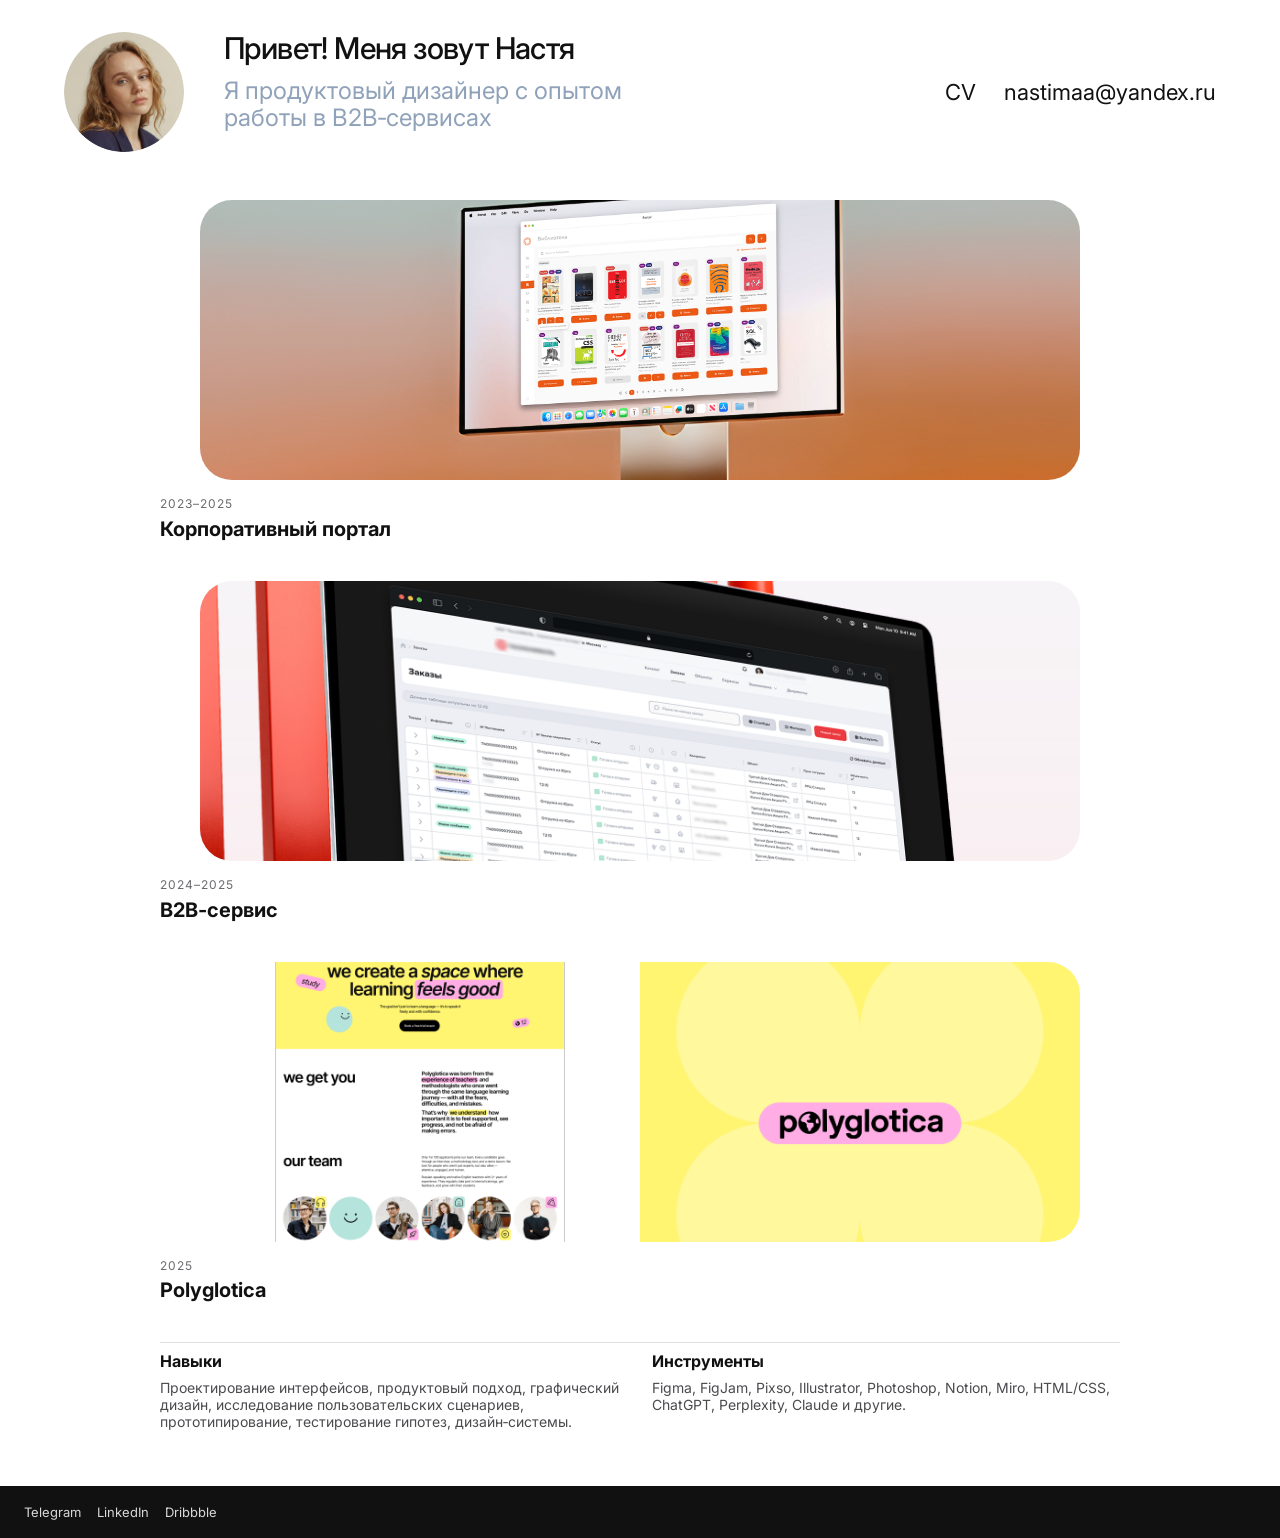
==== index.html @ 1b90f44d "Update index.html" ====
<!DOCTYPE html>
<html lang="ru">
  <head>
    <meta charset="UTF-8" />
    <meta name="viewport" content="width=device-width, initial-scale=1" />
    <title>Настя Попова — продуктовый дизайнер</title>
    <link rel="preconnect" href="https://fonts.googleapis.com" />
    <link rel="preconnect" href="https://fonts.gstatic.com" crossorigin />
    <link
      href="https://fonts.googleapis.com/css2?family=Inter:wght@400;500;600;700&display=swap"
      rel="stylesheet"
    />
    <link rel="stylesheet" href="styles.css" />
  </head>
  <body class="page page--home">
    <header class="site-header">
      <div class="site-header__left">
        <div class="avatar">
          <img src="images/avatar.png" alt="Настя" class="avatar__img" />
        </div>
        <div class="hero">
          <h1 class="site-title">Привет! Меня зовут Настя</h1>
          <p class="site-subtitle">
            Я продуктовый дизайнер с опытом работы в B2B‑сервисах
          </p>
        </div>
      </div>

      <div class="site-header__right">
        <a href="CV.pdf" class="link-muted">CV</a>
        <a href="/cdn-cgi/l/email-protection#16787765627f7b7777566f777872736e386463" class="link-muted"><span class="__cf_email__" data-cfemail="8fe1eefcfbe6e2eeeecff6eee1ebeaf7a1fdfa">nastimaa@yandex.ru</span></a
        >
      </div>
    </header>

    <main class="content">
      <section class="case-card">
        <a href="corporate-portal.html" class="case-card__image-link">
          <figure
            class="case-card__image case-card__image--hero case-card__image--gradient"
          >
            <img
              src="images/cover-corporate.png"
              alt="Корпоративный портал — обложка проекта"
              class="case-card__image-media"
            />
          </figure>
        </a>
        <div class="case-card__meta">
          <div class="text-caption">2023–2025</div>
          <a href="corporate-portal.html" class="case-card__title-link">
            <h2 class="case-card__title">Корпоративный портал</h2>
          </a>
        </div>
      </section>

      <section class="case-card">
        <a href="b2b-service.html" class="case-card__image-link">
          <figure class="case-card__image case-card__image--b2b">
            <img
              src="images/cover-b2b.png"
              alt="B2B‑сервис — обложка проекта"
              class="case-card__image-media"
            />
          </figure>
        </a>
        <div class="case-card__meta">
          <div class="text-caption">2024–2025</div>
          <a href="b2b-service.html" class="case-card__title-link">
            <h2 class="case-card__title">B2B‑сервис</h2>
          </a>
        </div>
      </section>

      <section class="case-card">
        <a href="polyglotica.html" class="case-card__image-link">
          <figure class="case-card__image case-card__image--poly">
            <img
              src="images/cover-polyglotica.png"
              alt="Polyglotica — обложка проекта"
              class="case-card__image-media"
            />
          </figure>
        </a>
        <div class="case-card__meta">
          <div class="text-caption">2025</div>
          <a href="polyglotica.html" class="case-card__title-link">
            <h2 class="case-card__title">Polyglotica</h2>
          </a>
        </div>
      </section>

      <section class="skills">
        <div class="skills__column">
          <h3 class="skills__title">Навыки</h3>
          <p class="skills__text">
            Проектирование интерфейсов, продуктовый подход, графический дизайн,
            исследование пользовательских сценариев, прототипирование, тестирование
            гипотез, дизайн‑системы.
          </p>
        </div>
        <div class="skills__column">
          <h3 class="skills__title">Инструменты</h3>
          <p class="skills__text">
            Figma, FigJam, Pixso, Illustrator, Photoshop, Notion, Miro, HTML/CSS,
            ChatGPT, Perplexity, Claude и другие.
          </p>
        </div>
      </section>
    </main>

    <footer class="site-footer">
      <nav class="footer-nav">
        <a href="#" class="footer-nav__link">Telegram</a>
        <a href="#" class="footer-nav__link">LinkedIn</a>
        <a href="#" class="footer-nav__link">Dribbble</a>
      </nav>
      <div class="site-footer__right">
---- styles.css ----
/* Базовые настройки */
*,
*::before,
*::after {
  box-sizing: border-box;
}

body {
  margin: 0;
  font-family: "Inter", system-ui, -apple-system, Segoe UI, Roboto, Arial,
    sans-serif;
  color: #111111;
  background: #ffffff;
}

a {
  color: inherit;
  text-decoration: none;
}

a:hover {
  text-decoration: underline;
}

.page {
  min-height: 100vh;
  display: flex;
  flex-direction: column;
}

.page--home .content,
.page--case .case-content {
  padding-inline: 24px;
}

@media (min-width: 960px) {
  .page--home .content,
  .page--case .case-content {
    padding-inline: 0;
  }
}

.text-caption {
  font-size: 12px;
  line-height: 1.4;
  letter-spacing: 0.08em;
  text-transform: uppercase;
  color: #6b6b6f;
}

/* Главная */

/* Хедер */
.site-header {
  width: 100%;
  height: 184px;
  background: #ffffff;
  padding: 64px;
  display: flex;
  justify-content: space-between;
  align-items: center;
  gap: 32px;
}

/* Левый блок */
.site-header__left {
  display: flex;
  align-items: flex-start;
  gap: 40px;
  flex: 1;
  min-width: 0;
}

.hero {
  width: 454px;
  flex: 0 0 454px;  /* не растягивается и не сжимается */
}

/* Правый блок — прижат к правому краю */
.site-header__right {
  flex-shrink: 0;  /* не сжимается */
  margin-left: auto; /* автоматический отступ слева — весь свободный воздух уходит сюда */
}

/* Аватар — крупнее, как на референсе */
.avatar {
  position: relative;
  width: 120px;
  height: 120px;
  flex: 0 0 120px;
}

.avatar__img {
  width: 100%;
  height: 100%;
  border-radius: 9999px;
  object-fit: cover;
  display: block;
}

/* если НЕ нужна обводка — оставь так */
.avatar__circle {
  display: none;
}

/* Типографика — как на твоём “правильном” варианте */
.site-title {
  margin: 0;
  font-weight: 500;
  font-size: 30px;
  line-height: 1.08;
  letter-spacing: -0.02em;
}

.site-subtitle {
  margin: 14px 0 0 0;
  font-weight: 400;
  font-size: 24px;
  line-height: 1.12;
  color: #8fa2b9;
  max-width: 760px;
}

.site-header__right {
  flex-shrink: 0;
  margin-left: auto;
  display: flex;
  align-items: center;
  gap: 28px;
  white-space: nowrap;
}

.link-muted {
  color: #111111;
  text-decoration: none;
  font-size: 22px;
  line-height: 1.2;
}

.link-muted:hover {
  text-decoration: underline;
  text-underline-offset: 3px;
}

.content {
  padding-bottom: 56px;
}

.case-card {
  margin-inline: auto;
  margin-bottom: 40px;
  max-width: 960px;
}

.case-card__image {
  border-radius: 32px;
  background: #e6e6ea;
  height: 280px;
  display: block;
  position: relative;
  overflow: hidden;
}

.case-card__image--hero {
  background-image: linear-gradient(145deg, #ffb347, #ff5b5b);
}

.case-card__image--b2b {
  background-image: linear-gradient(145deg, #f46b45, #eea849);
}

.case-card__image--poly-left,
.case-card__image--poly-right,
.case-card__image--poly {
  /* используем базовый нейтральный фон, картинка даёт цвет */
  background: #e6e6ea;
}

.case-card__image-media {
  width: 100%;
  height: 100%;
  object-fit: cover;
  display: block;
}

.case-card__meta {
  margin-top: 12px;
}

.case-card__title {
  margin: 4px 0 0;
  font-size: 20px;
}

.case-card--poly__grid {
  display: grid;
  gap: 16px;
}

@media (min-width: 720px) {
  .case-card--poly__grid {
    grid-template-columns: 1.1fr 0.9fr;
  }
}

.skills {
  margin-inline: auto;
  max-width: 960px;
  padding-top: 8px;
  border-top: 1px solid #e0e0e4;
  display: grid;
  grid-template-columns: 1fr;
  gap: 24px;
}

@media (min-width: 720px) {
  .skills {
    grid-template-columns: 1.1fr 1.1fr;
  }
}

.skills__title {
  margin: 0 0 8px;
  font-size: 16px;
}

.skills__text {
  margin: 0;
  font-size: 14px;
  color: #4b4b4f;
}

.site-footer {
  margin-top: auto;
  background: #111111;
  color: #f9f9fb;
  padding: 18px 24px;
  display: flex;
  align-items: center;
  justify-content: space-between;
  gap: 16px;
  font-size: 13px;
}

.footer-nav {
  display: flex;
  gap: 16px;
  flex-wrap: wrap;
}

.footer-nav__link {
  color: inherit;
  opacity: 0.86;
}

.footer-tag {
  opacity: 0.6;
}

/* Кейсы — общие стили */

.case-header {
  padding: 24px;
  padding-top: 32px;
  background: #ffffff;
}

.back-link {
  display: inline-flex;
  align-items: center;
  gap: 4px;
  font-size: 13px;
  color: #6b6b6f;
  margin-bottom: 24px;
}

.case-header__top {
  display: flex;
  flex-direction: column;
  gap: 24px;
  margin-bottom: 16px;
}

@media (min-width: 900px) {
  .case-header__top {
    flex-direction: row;
    align-items: flex-start;
    justify-content: space-between;
  }
}

.case-title {
  margin: 4px 0 0;
  font-size: 32px;
}

.case-header__meta {
  display: flex;
  flex-wrap: wrap;
  gap: 16px 32px;
  font-size: 13px;
}

.case-header__meta-group {
  min-width: 140px;
}

.case-header__meta-value {
  margin-top: 4px;
}

.case-lead {
  margin-top: 16px;
  font-size: 15px;
  max-width: 720px;
  color: #3a3a3e;
}

.case-details {
  margin-top: 28px;
  display: grid;
  grid-template-columns: 1fr;
  gap: 24px;
  font-size: 14px;
}

@media (min-width: 860px) {
  .case-details {
    grid-template-columns: 1.1fr 1.1fr;
  }
}

.case-section-title {
  margin: 0 0 8px;
  font-size: 16px;
}

.case-content {
  padding-bottom: 64px;
}

.case-block {
  margin-inline: auto;
  margin-top: 40px;
  max-width: 960px;
}

.case-media {
  border-radius: 32px;
  padding: 32px;
  background: #e6e6ea;
  position: relative;
  overflow: hidden;
  min-height: 220px;
  display: flex;
  align-items: flex-end;
}

.case-media::before {
  content: "";
  position: absolute;
  inset: 16px;
  border-radius: 24px;
  border: 1px solid rgba(255, 255, 255, 0.9);
  opacity: 0.75;
}

.case-media__label {
  position: relative;
  z-index: 1;
  padding: 8px 12px;
  border-radius: 999px;
  background: rgba(0, 0, 0, 0.5);
  color: #ffffff;
  font-size: 13px;
}

.case-media--large {
  min-height: 320px;
}

.case-media--gradient {
  background-image: linear-gradient(145deg, #ffb347, #ff5b5b);
}

.case-media--soft {
  background-image: linear-gradient(145deg, #f9f9fb, #e7e7f3);
}

.case-media--tablet {
  min-height: 260px;
}

.case-media--wide {
  min-height: 260px;
  background-image: linear-gradient(145deg, #ffe9c3, #ffd0a4);
}

.case-media--square {
  min-height: 260px;
  background: #111111;
}

.case-media--screen {
  min-height: 280px;
  background: #f0f0f3;
}

.case-media--orange {
  background-image: linear-gradient(145deg, #ffb347, #ff7b3d);
}

.case-media--b2b {
  background-image: linear-gradient(145deg, #f46b45, #eea849);
}

.case-media--stacked {
  background-image: linear-gradient(145deg, #f5f5f7, #e3e3ec);
}

.case-media--red {
  background-image: linear-gradient(145deg, #ff4b5c, #ff6f61);
}

.case-text {
  margin-top: 16px;
  font-size: 14px;
  color: #3a3a3e;
  max-width: 720px;
}

.case-text--wide {
  max-width: none;
}

.case-block--two-column {
  display: grid;
  grid-template-columns: 1fr;
  gap: 16px;
}

@media (min-width: 900px) {
  .case-block--two-column {
    grid-template-columns: minmax(0, 1fr) minmax(0, 1fr);
  }
}

.case-block--mixed {
  display: grid;
  grid-template-columns: 1fr;
  gap: 16px;
}

@media (min-width: 900px) {
  .case-block--mixed {
    grid-template-columns: 1.2fr 0.8fr;
  }
}

.case-footer {
  padding: 24px;
  padding-bottom: 40px;
}

.next-case {
  display: flex;
  flex-direction: column;
  gap: 2px;
  padding: 16px 18px;
  border-radius: 999px;
  border: 1px solid #ddddf0;
  background: #ffffff;
  max-width: 280px;
  font-size: 14px;
}

.next-case__label {
  font-size: 11px;
  text-transform: uppercase;
  letter-spacing: 0.08em;
  color: #6b6b6f;
}

.next-case__title {
  font-weight: 500;
}

/* Polyglotica — дополнительные цвета */

.page--poly {
  background: #fff9c9;
}

.page--poly .case-header {
  background: #fff9c9;
}

.case-block--poly-hero .case-media,
.case-media--poly-hero {
  background: #ffe96b;
}

.case-media--poly-card {
  background: #ffb8e4;
}

.case-media--poly-alt {
  background: #fff3b3;
}

.case-media--poly-long {
  background: linear-gradient(180deg, #ffe96b 0%, #ffb8e4 100%);
}

.case-media--poly-mobile {
  background: #ffffff;
}
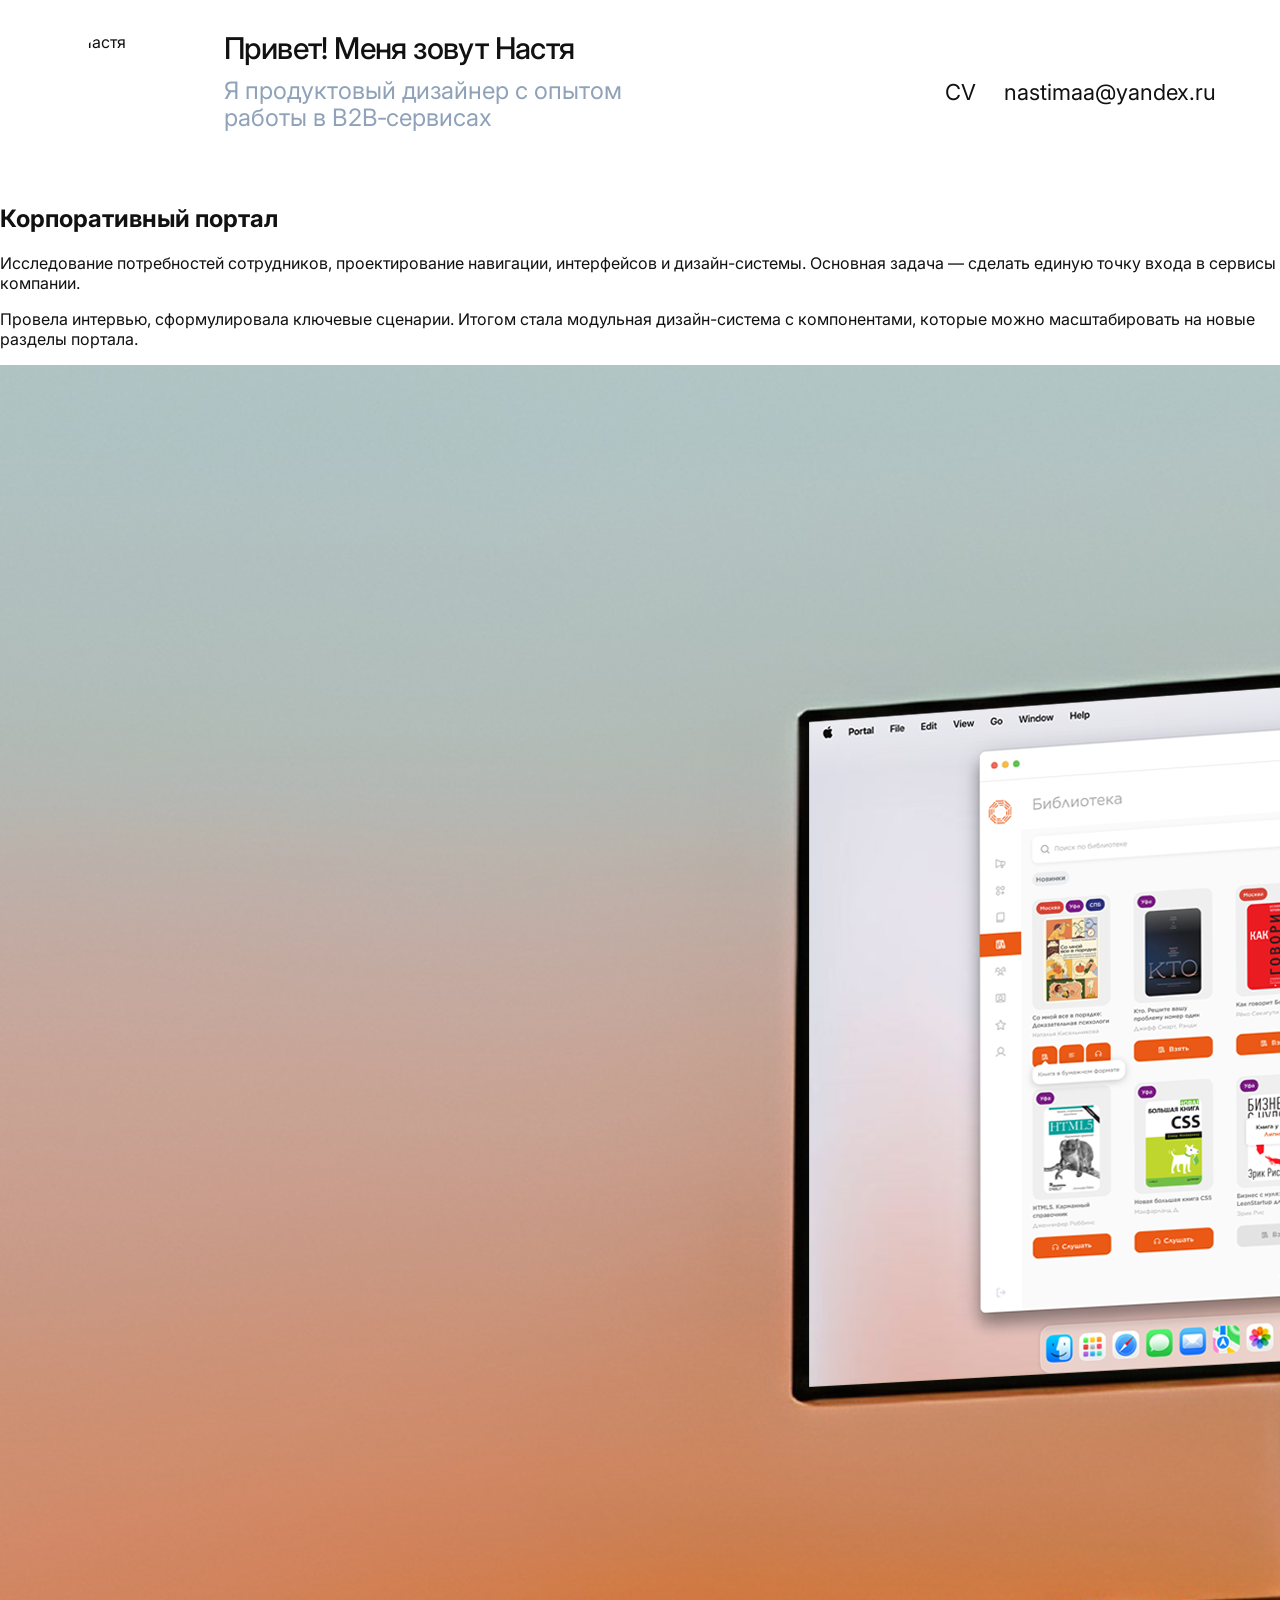
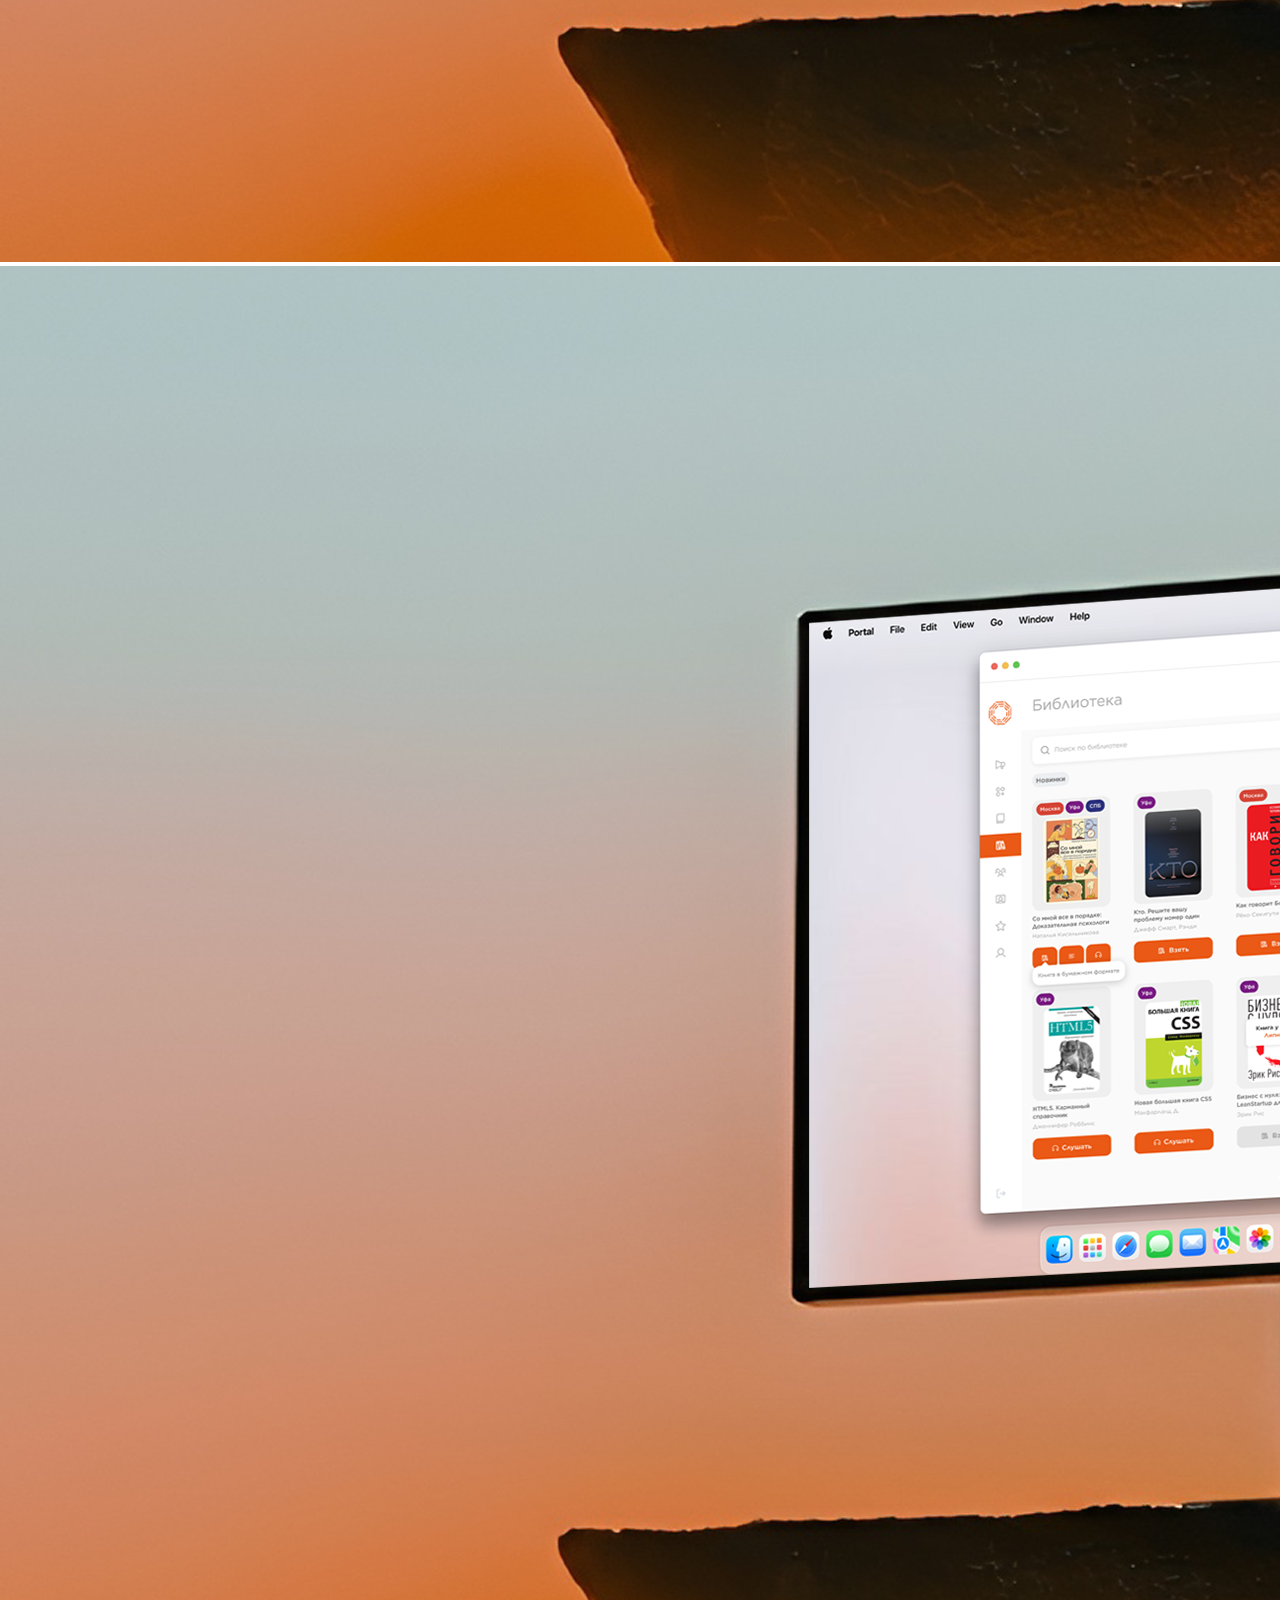
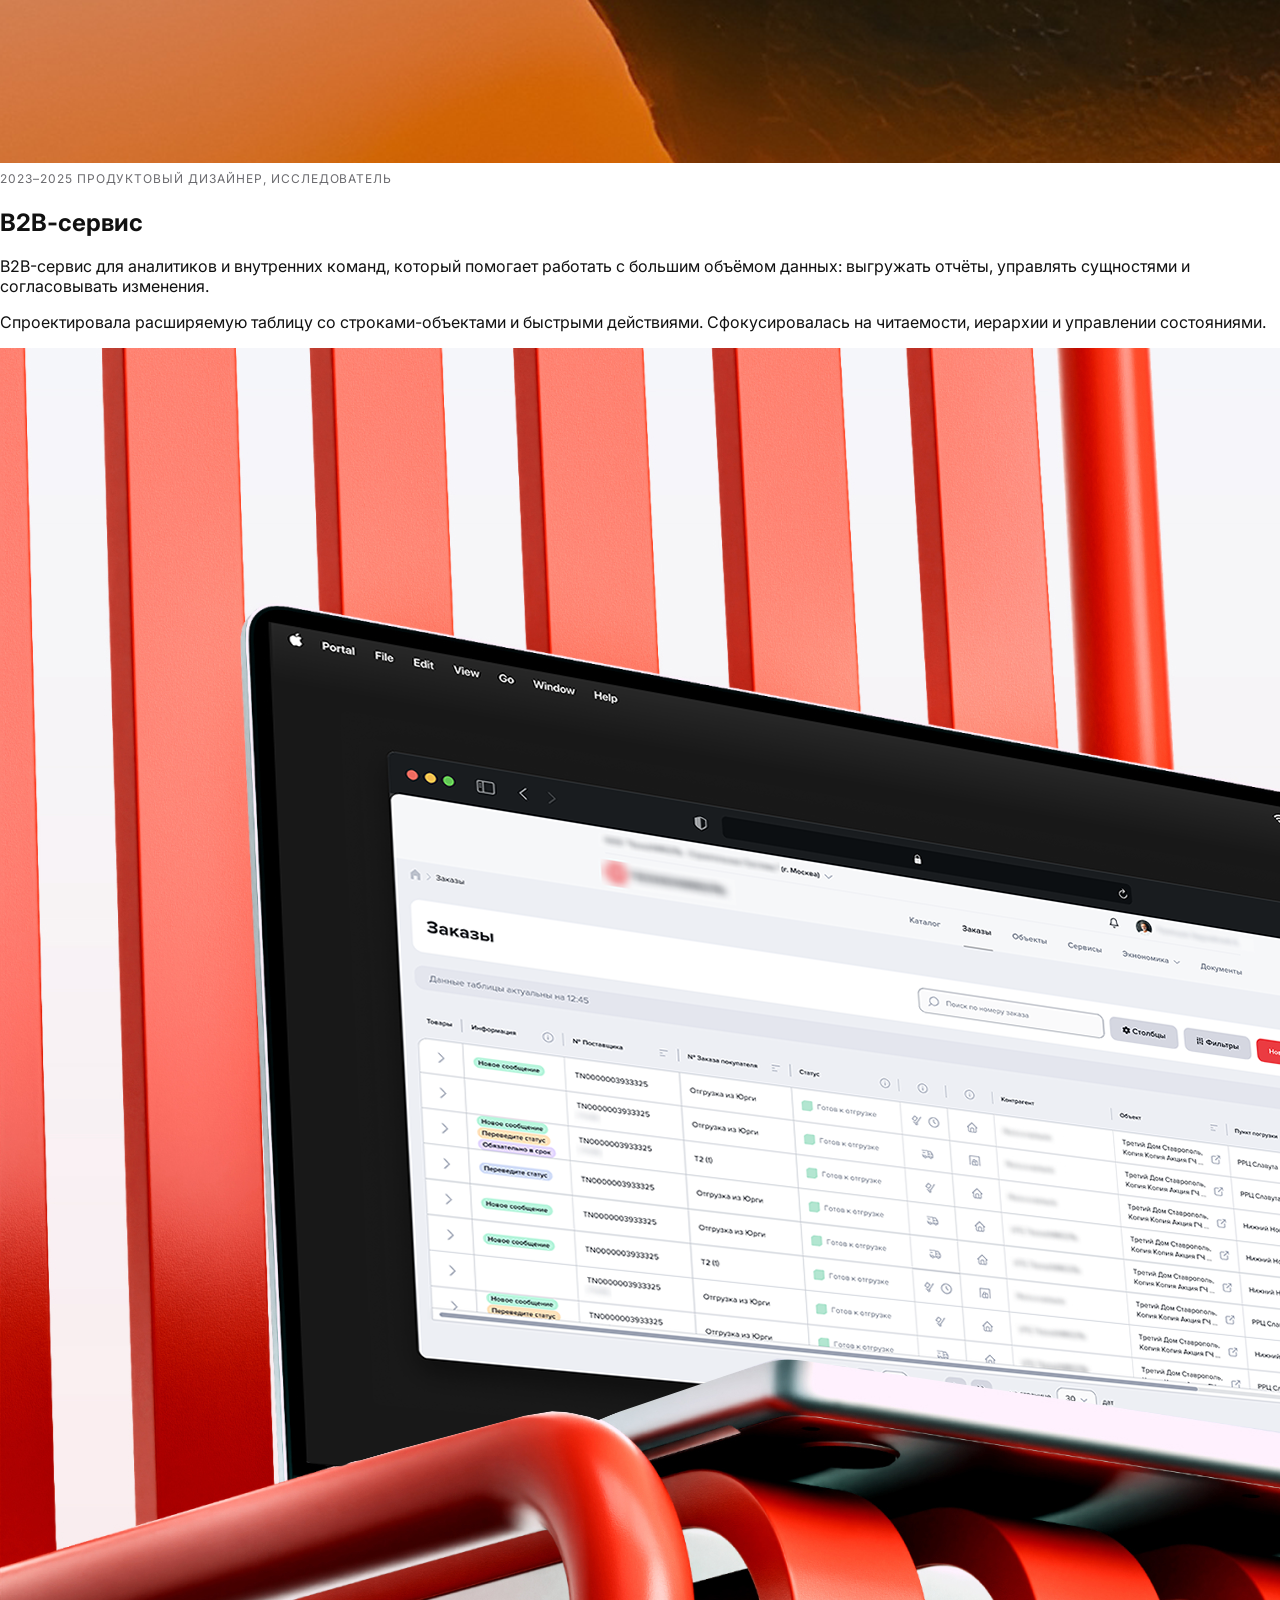
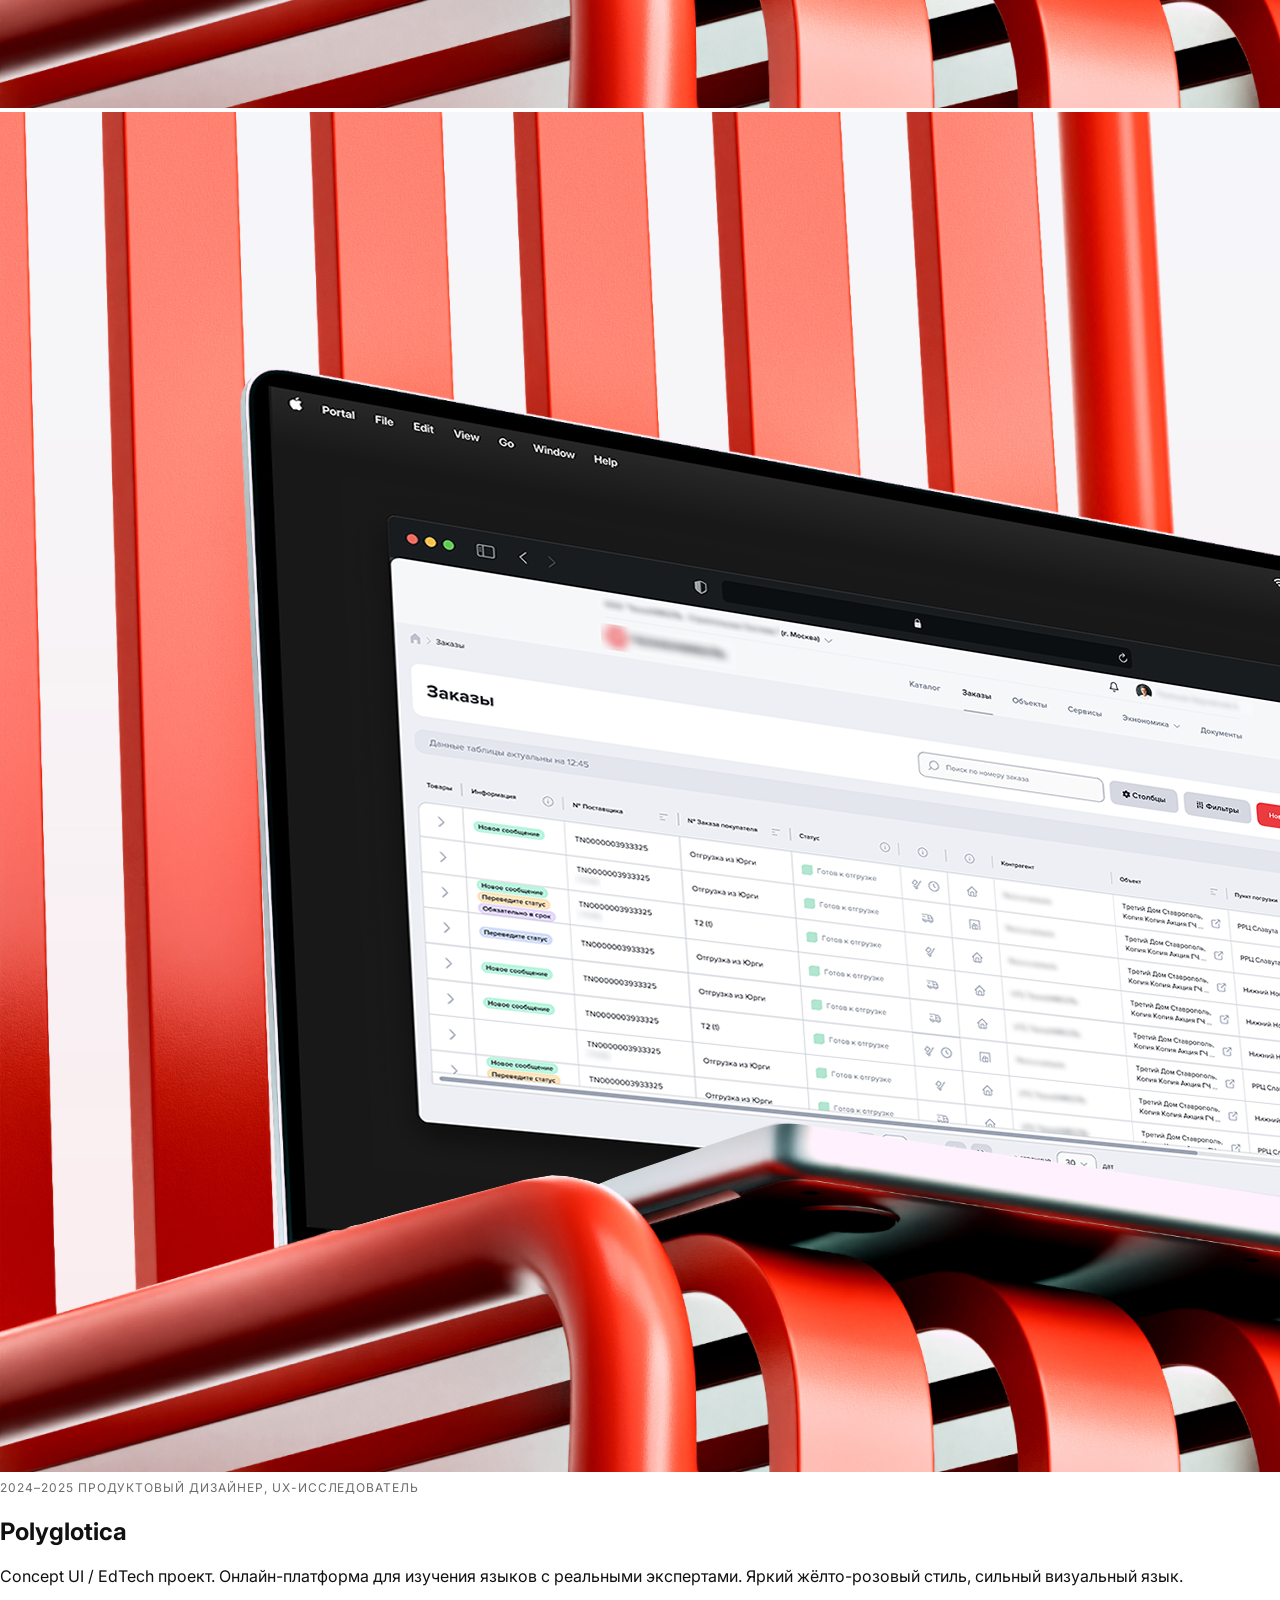
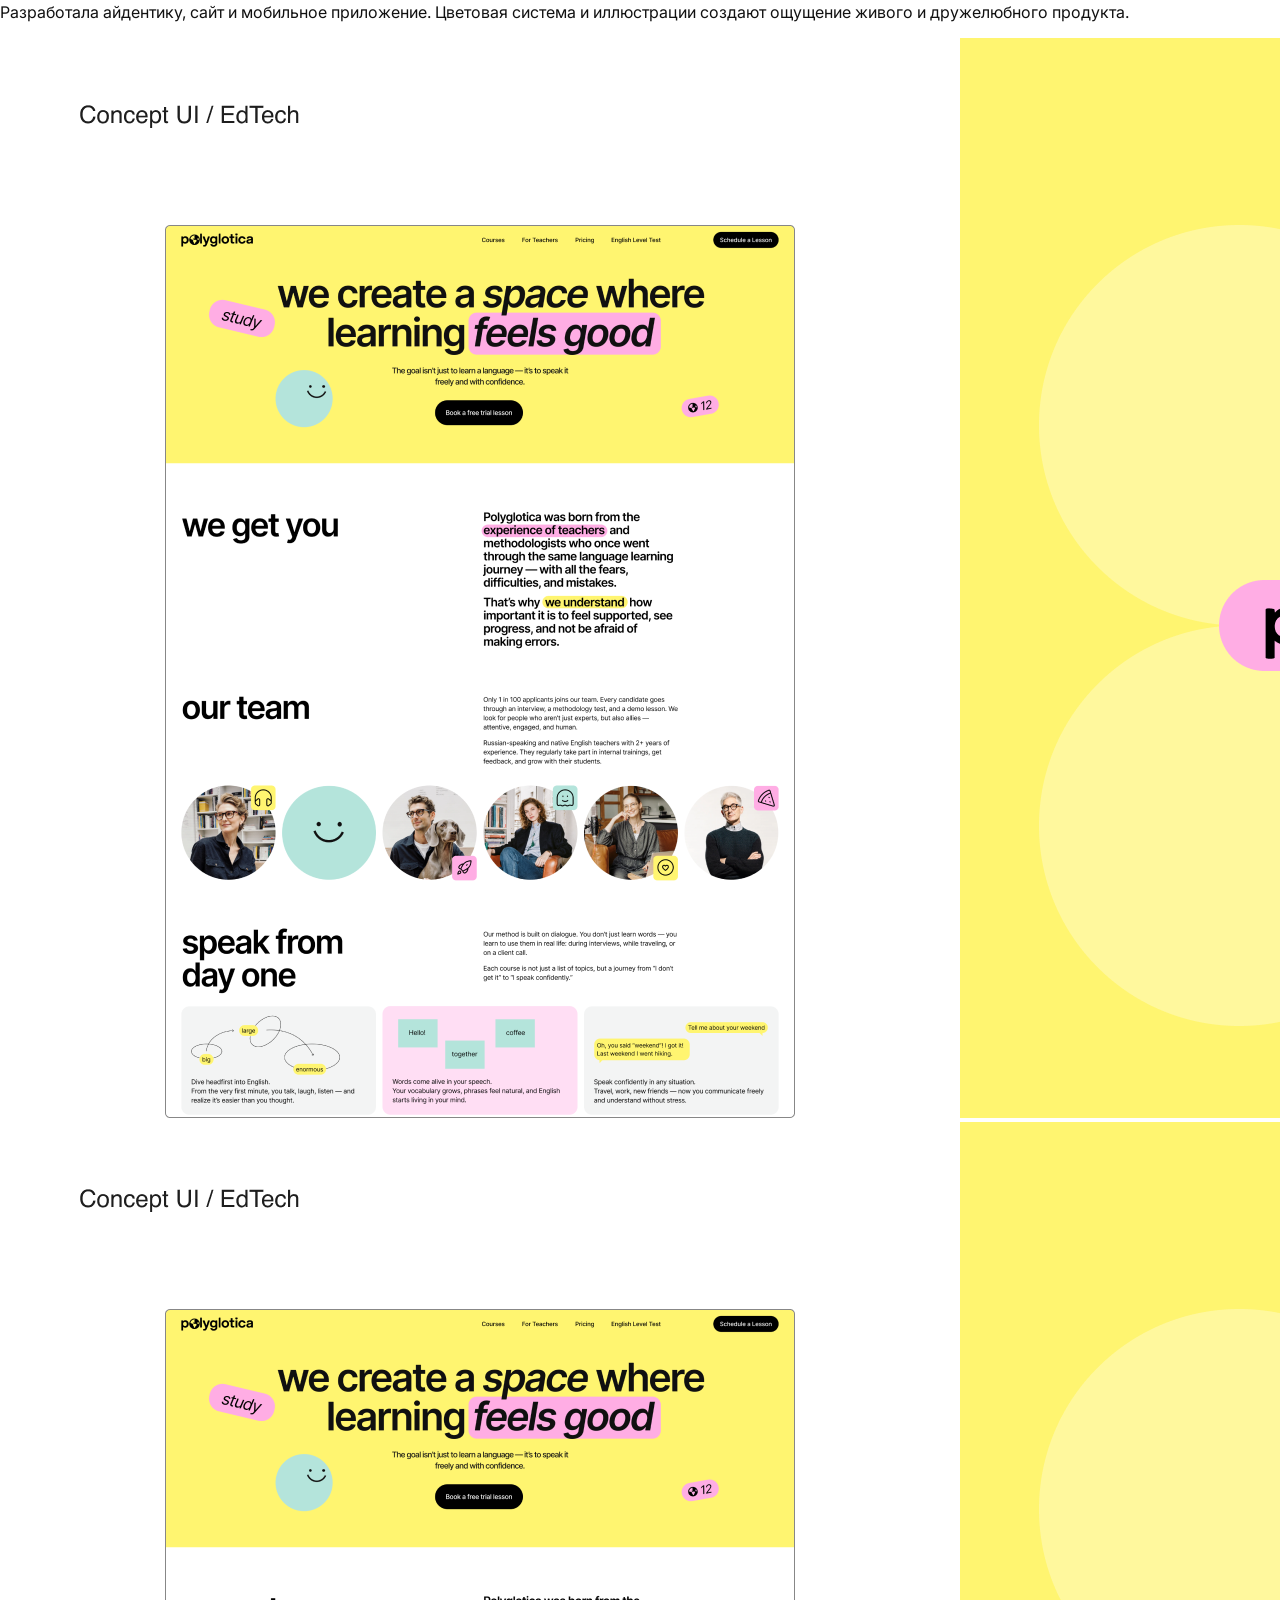
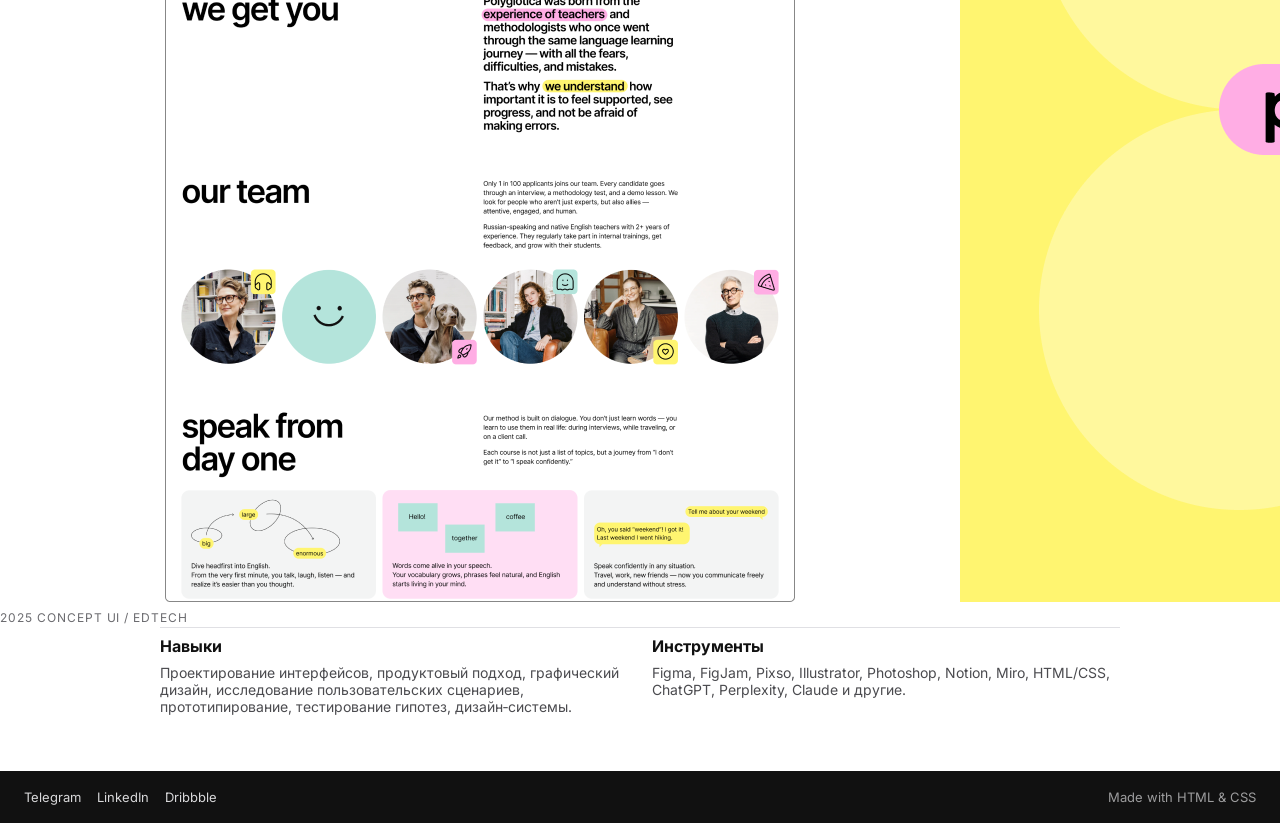
==== commit 307226d4: "Update index.html" ====
--- a/index.html
+++ b/index.html
@@ -3,110 +3,103 @@
   <head>
     <meta charset="UTF-8" />
     <meta name="viewport" content="width=device-width, initial-scale=1" />
-    <title>Настя Попова — продуктовый дизайнер</title>
+    <title>Настя — продуктовый дизайнер</title>
     <link rel="preconnect" href="https://fonts.googleapis.com" />
     <link rel="preconnect" href="https://fonts.gstatic.com" crossorigin />
-    <link
-      href="https://fonts.googleapis.com/css2?family=Inter:wght@400;500;600;700&display=swap"
-      rel="stylesheet"
-    />
+    <link href="https://fonts.googleapis.com/css2?family=Inter:wght@400;500;600;700&display=swap" rel="stylesheet" />
     <link rel="stylesheet" href="styles.css" />
   </head>
   <body class="page page--home">
+
     <header class="site-header">
       <div class="site-header__left">
         <div class="avatar">
-          <img src="images/avatar.png" alt="Настя" class="avatar__img" />
+          <img src="images/avatar.jpg" alt="Настя" class="avatar__img" />
         </div>
         <div class="hero">
           <h1 class="site-title">Привет! Меня зовут Настя</h1>
-          <p class="site-subtitle">
-            Я продуктовый дизайнер с опытом работы в B2B‑сервисах
-          </p>
+          <p class="site-subtitle">Я продуктовый дизайнер с опытом работы в B2B‑сервисах</p>
         </div>
       </div>
-
       <div class="site-header__right">
         <a href="CV.pdf" class="link-muted">CV</a>
-        <a href="/cdn-cgi/l/email-protection#16787765627f7b7777566f777872736e386463" class="link-muted"><span class="__cf_email__" data-cfemail="8fe1eefcfbe6e2eeeecff6eee1ebeaf7a1fdfa">nastimaa@yandex.ru</span></a
-        >
+        <a href="mailto:nastimaa@yandex.ru" class="link-muted">nastimaa@yandex.ru</a>
       </div>
     </header>
 
     <main class="content">
-      <section class="case-card">
-        <a href="corporate-portal.html" class="case-card__image-link">
-          <figure
-            class="case-card__image case-card__image--hero case-card__image--gradient"
-          >
-            <img
-              src="images/cover-corporate.png"
-              alt="Корпоративный портал — обложка проекта"
-              class="case-card__image-media"
-            />
-          </figure>
-        </a>
-        <div class="case-card__meta">
-          <div class="text-caption">2023–2025</div>
-          <a href="corporate-portal.html" class="case-card__title-link">
-            <h2 class="case-card__title">Корпоративный портал</h2>
+
+      <section class="project">
+        <h2 class="project__title">Корпоративный портал</h2>
+        <div class="project__desc">
+          <p class="project__desc-col">Исследование потребностей сотрудников, проектирование навигации, интерфейсов и дизайн-системы. Основная задача — сделать единую точку входа в сервисы компании.</p>
+          <p class="project__desc-col">Провела интервью, сформулировала ключевые сценарии. Итогом стала модульная дизайн-система с компонентами, которые можно масштабировать на новые разделы портала.</p>
+        </div>
+        <div class="project__media">
+          <a href="corporate-portal.html" class="project__media-item project__media-item--large">
+            <img src="images/cover-corporate.png" alt="Корпоративный портал" />
           </a>
+          <a href="corporate-portal.html" class="project__media-item">
+            <img src="images/cover-corporate.png" alt="Корпоративный портал — детали" />
+          </a>
+        </div>
+        <div class="project__meta">
+          <span class="text-caption">2023–2025</span>
+          <span class="text-caption">Продуктовый дизайнер, исследователь</span>
         </div>
       </section>
 
-      <section class="case-card">
-        <a href="b2b-service.html" class="case-card__image-link">
-          <figure class="case-card__image case-card__image--b2b">
-            <img
-              src="images/cover-b2b.png"
-              alt="B2B‑сервис — обложка проекта"
-              class="case-card__image-media"
-            />
-          </figure>
-        </a>
-        <div class="case-card__meta">
-          <div class="text-caption">2024–2025</div>
-          <a href="b2b-service.html" class="case-card__title-link">
-            <h2 class="case-card__title">B2B‑сервис</h2>
+      <section class="project">
+        <h2 class="project__title">B2B‑сервис</h2>
+        <div class="project__desc">
+          <p class="project__desc-col">B2B-сервис для аналитиков и внутренних команд, который помогает работать с большим объёмом данных: выгружать отчёты, управлять сущностями и согласовывать изменения.</p>
+          <p class="project__desc-col">Спроектировала расширяемую таблицу со строками-объектами и быстрыми действиями. Сфокусировалась на читаемости, иерархии и управлении состояниями.</p>
+        </div>
+        <div class="project__media">
+          <a href="b2b-service.html" class="project__media-item project__media-item--large">
+            <img src="images/cover-b2b.png" alt="B2B-сервис" />
           </a>
+          <a href="b2b-service.html" class="project__media-item">
+            <img src="images/cover-b2b.png" alt="B2B-сервис — детали" />
+          </a>
+        </div>
+        <div class="project__meta">
+          <span class="text-caption">2024–2025</span>
+          <span class="text-caption">Продуктовый дизайнер, UX-исследователь</span>
         </div>
       </section>
 
-      <section class="case-card">
-        <a href="polyglotica.html" class="case-card__image-link">
-          <figure class="case-card__image case-card__image--poly">
-            <img
-              src="images/cover-polyglotica.png"
-              alt="Polyglotica — обложка проекта"
-              class="case-card__image-media"
-            />
-          </figure>
-        </a>
-        <div class="case-card__meta">
-          <div class="text-caption">2025</div>
-          <a href="polyglotica.html" class="case-card__title-link">
-            <h2 class="case-card__title">Polyglotica</h2>
+      <section class="project">
+        <h2 class="project__title">Polyglotica</h2>
+        <div class="project__desc">
+          <p class="project__desc-col">Concept UI / EdTech проект. Онлайн-платформа для изучения языков с реальными экспертами. Яркий жёлто-розовый стиль, сильный визуальный язык.</p>
+          <p class="project__desc-col">Разработала айдентику, сайт и мобильное приложение. Цветовая система и иллюстрации создают ощущение живого и дружелюбного продукта.</p>
+        </div>
+        <div class="project__media">
+          <a href="polyglotica.html" class="project__media-item project__media-item--large">
+            <img src="images/cover-polyglotica.png" alt="Polyglotica" />
           </a>
+          <a href="polyglotica.html" class="project__media-item">
+            <img src="images/cover-polyglotica.png" alt="Polyglotica — айдентика" />
+          </a>
+        </div>
+        <div class="project__meta">
+          <span class="text-caption">2025</span>
+          <span class="text-caption">Concept UI / EdTech</span>
         </div>
       </section>
 
       <section class="skills">
         <div class="skills__column">
           <h3 class="skills__title">Навыки</h3>
-          <p class="skills__text">
-            Проектирование интерфейсов, продуктовый подход, графический дизайн,
-            исследование пользовательских сценариев, прототипирование, тестирование
-            гипотез, дизайн‑системы.
-          </p>
+          <p class="skills__text">Проектирование интерфейсов, продуктовый подход, графический дизайн, исследование пользовательских сценариев, прототипирование, тестирование гипотез, дизайн‑системы.</p>
         </div>
         <div class="skills__column">
           <h3 class="skills__title">Инструменты</h3>
-          <p class="skills__text">
-            Figma, FigJam, Pixso, Illustrator, Photoshop, Notion, Miro, HTML/CSS,
-            ChatGPT, Perplexity, Claude и другие.
-          </p>
+          <p class="skills__text">Figma, FigJam, Pixso, Illustrator, Photoshop, Notion, Miro, HTML/CSS, ChatGPT, Perplexity, Claude и другие.</p>
         </div>
       </section>
+
     </main>
 
     <footer class="site-footer">
@@ -116,6 +109,9 @@
         <a href="#" class="footer-nav__link">Dribbble</a>
       </nav>
       <div class="site-footer__right">
+        <span class="footer-tag">Made with HTML &amp; CSS</span>
+      </div>
+    </footer>
 
-
-
+  </body>
+</html>
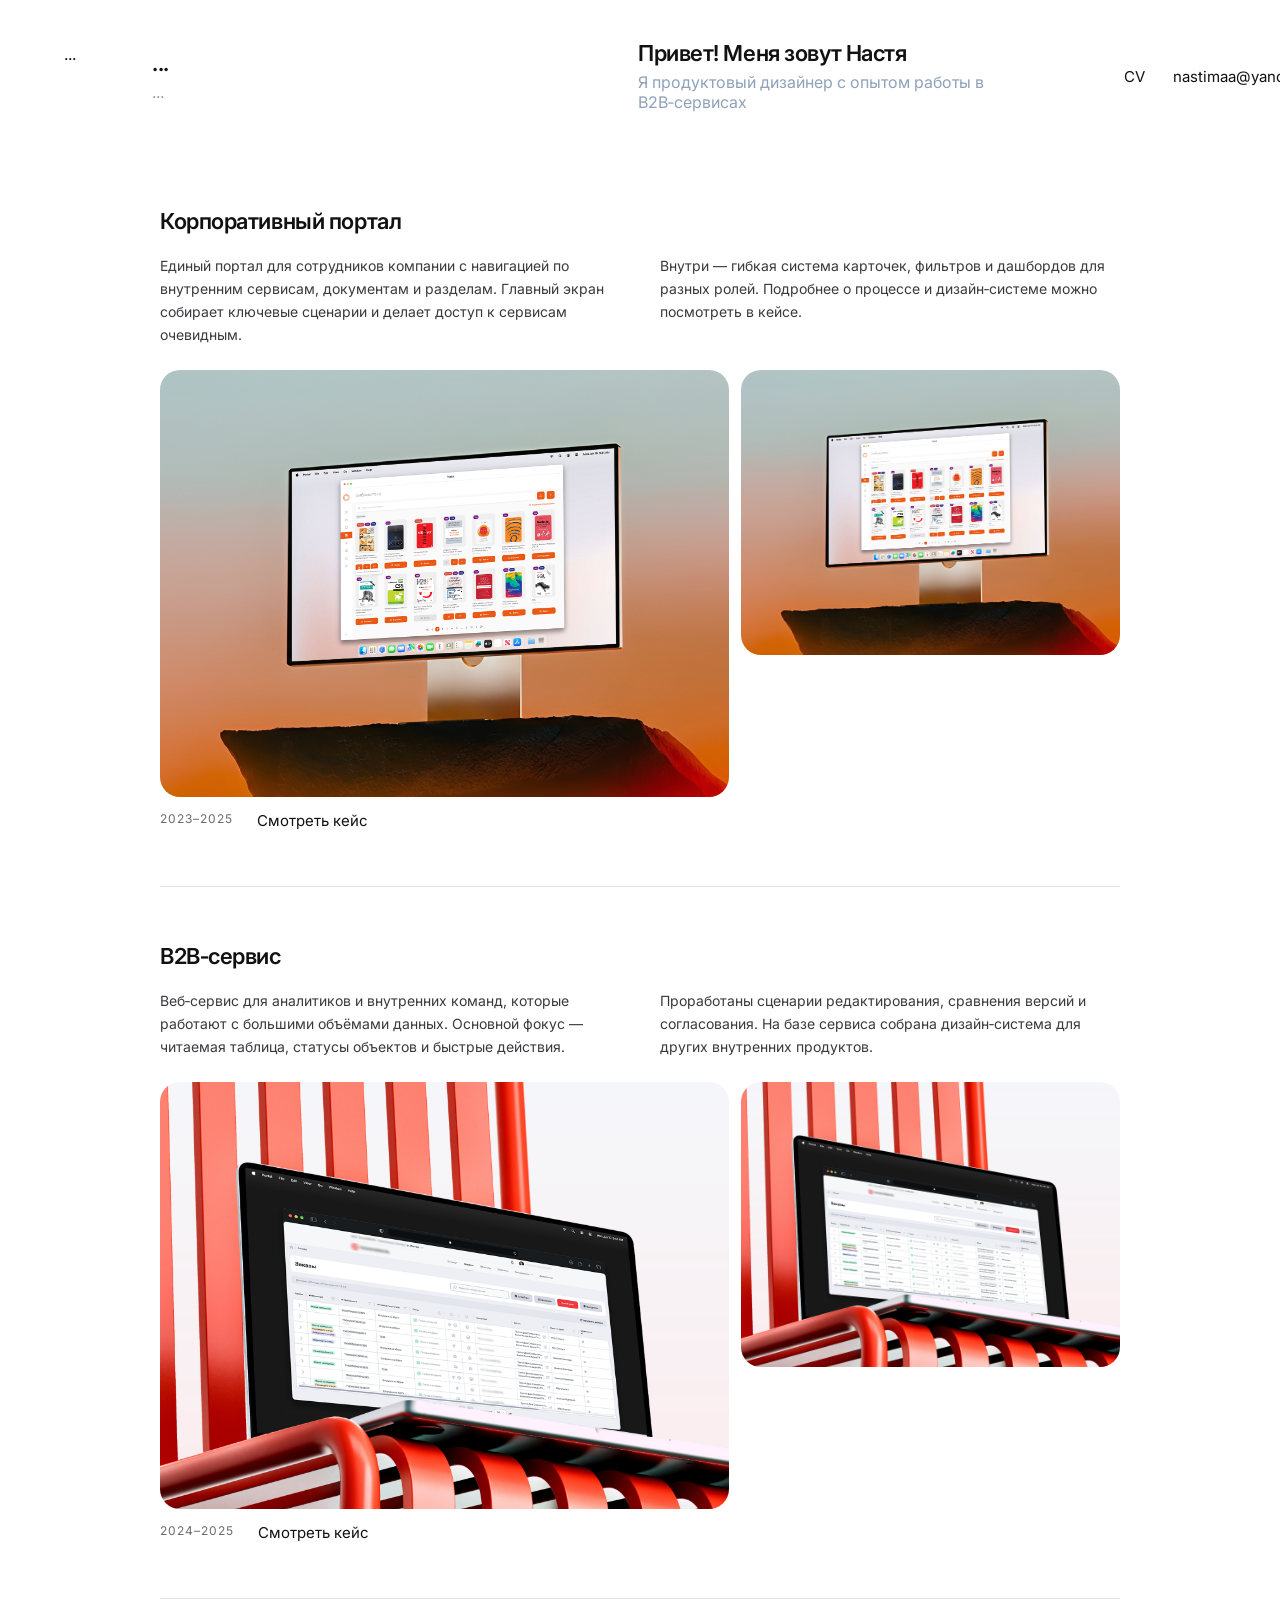
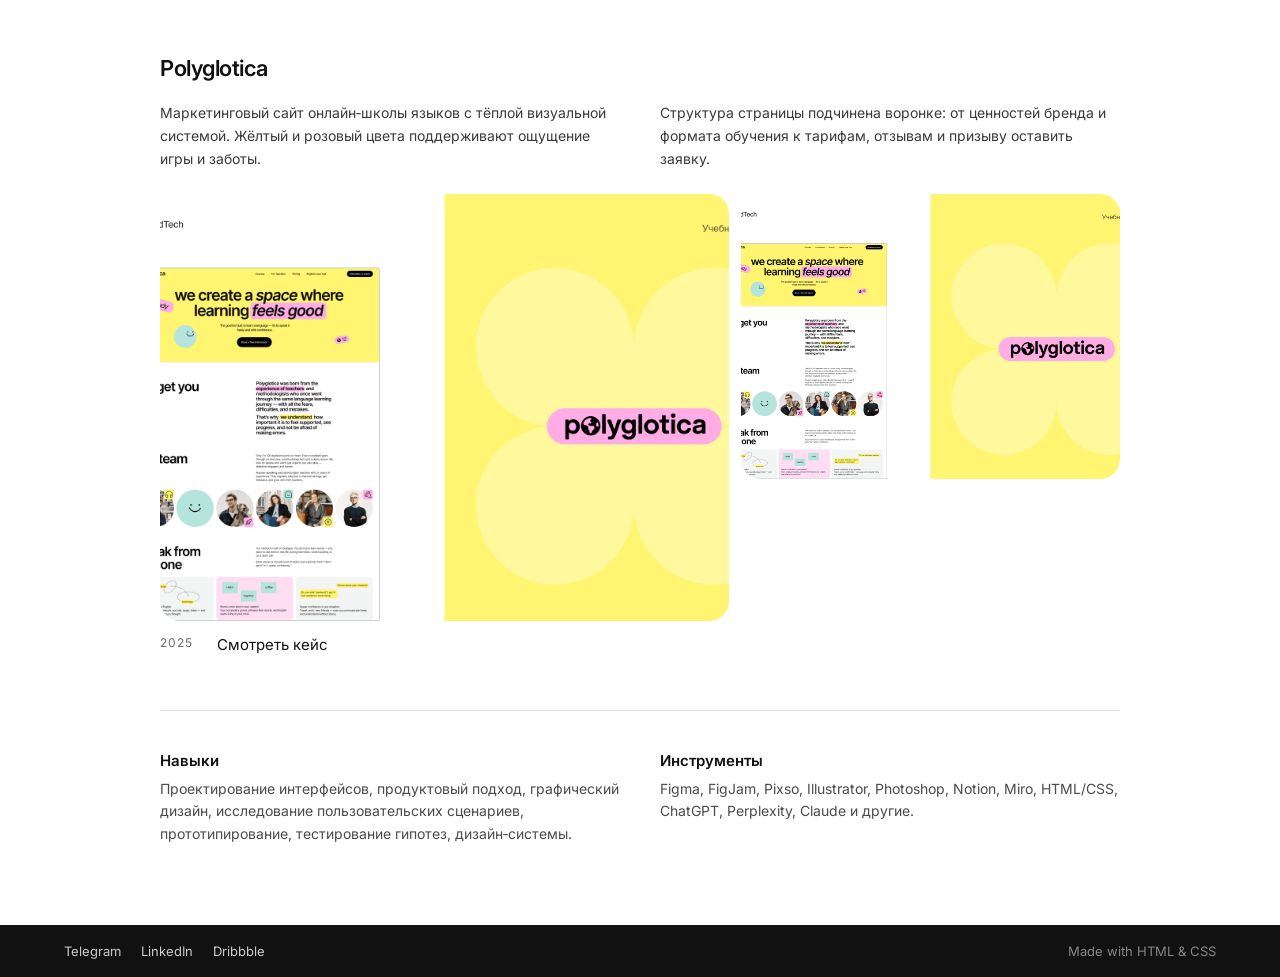
==== commit 1ba9e043: "Update index.html" ====
--- a/index.html
+++ b/index.html
@@ -3,103 +3,159 @@
   <head>
     <meta charset="UTF-8" />
     <meta name="viewport" content="width=device-width, initial-scale=1" />
-    <title>Настя — продуктовый дизайнер</title>
+    <title>Настя Попова — продуктовый дизайнер</title>
     <link rel="preconnect" href="https://fonts.googleapis.com" />
     <link rel="preconnect" href="https://fonts.gstatic.com" crossorigin />
-    <link href="https://fonts.googleapis.com/css2?family=Inter:wght@400;500;600;700&display=swap" rel="stylesheet" />
+    <link
+      href="https://fonts.googleapis.com/css2?family=Inter:wght@400;500;600;700&display=swap"
+      rel="stylesheet"
+    />
     <link rel="stylesheet" href="styles.css" />
   </head>
   <body class="page page--home">
-
     <header class="site-header">
       <div class="site-header__left">
-        <div class="avatar">
-          <img src="images/avatar.jpg" alt="Настя" class="avatar__img" />
-        </div>
+  <div class="avatar">...</div>
+  <div class="hero">
+    <h1 class="site-title">...</h1>
+    <p class="site-subtitle">...</p>
+  </div>
+</div>
+
         <div class="hero">
           <h1 class="site-title">Привет! Меня зовут Настя</h1>
-          <p class="site-subtitle">Я продуктовый дизайнер с опытом работы в B2B‑сервисах</p>
+          <p class="site-subtitle">
+            Я продуктовый дизайнер с опытом работы в B2B‑сервисах
+          </p>
         </div>
       </div>
+
       <div class="site-header__right">
         <a href="CV.pdf" class="link-muted">CV</a>
-        <a href="mailto:nastimaa@yandex.ru" class="link-muted">nastimaa@yandex.ru</a>
+        <a href="mailto:nastimaa@yandex.ru" class="link-muted"
+          >nastimaa@yandex.ru</a
+        >
       </div>
     </header>
 
     <main class="content">
+      <section class="projects">
+        <section class="project">
+          <h2 class="project__title">Корпоративный портал</h2>
+          <div class="project__desc">
+            <p class="project__desc-col">
+              Единый портал для сотрудников компании с навигацией по внутренним сервисам,
+              документам и разделам. Главный экран собирает ключевые сценарии и делает
+              доступ к сервисам очевидным.
+            </p>
+            <p class="project__desc-col">
+              Внутри — гибкая система карточек, фильтров и дашбордов для разных ролей.
+              Подробнее о процессе и дизайн‑системе можно посмотреть в кейсе.
+            </p>
+          </div>
+          <div class="project__media">
+            <a href="corporate-portal.html" class="project__media-item">
+              <img
+                src="images/cover-corporate.png"
+                alt="Корпоративный портал — главный экран"
+              />
+            </a>
+            <a href="corporate-portal.html" class="project__media-item">
+              <img
+                src="images/cover-corporate.png"
+                alt="Корпоративный портал — внутренние экраны"
+              />
+            </a>
+          </div>
+          <div class="project__meta">
+            <div class="text-caption">2023–2025</div>
+            <a href="corporate-portal.html" class="link-muted">Смотреть кейс</a>
+          </div>
+        </section>
 
-      <section class="project">
-        <h2 class="project__title">Корпоративный портал</h2>
-        <div class="project__desc">
-          <p class="project__desc-col">Исследование потребностей сотрудников, проектирование навигации, интерфейсов и дизайн-системы. Основная задача — сделать единую точку входа в сервисы компании.</p>
-          <p class="project__desc-col">Провела интервью, сформулировала ключевые сценарии. Итогом стала модульная дизайн-система с компонентами, которые можно масштабировать на новые разделы портала.</p>
-        </div>
-        <div class="project__media">
-          <a href="corporate-portal.html" class="project__media-item project__media-item--large">
-            <img src="images/cover-corporate.png" alt="Корпоративный портал" />
-          </a>
-          <a href="corporate-portal.html" class="project__media-item">
-            <img src="images/cover-corporate.png" alt="Корпоративный портал — детали" />
-          </a>
-        </div>
-        <div class="project__meta">
-          <span class="text-caption">2023–2025</span>
-          <span class="text-caption">Продуктовый дизайнер, исследователь</span>
-        </div>
-      </section>
+        <section class="project">
+          <h2 class="project__title">B2B‑сервис</h2>
+          <div class="project__desc">
+            <p class="project__desc-col">
+              Веб‑сервис для аналитиков и внутренних команд, которые работают с
+              большими объёмами данных. Основной фокус — читаемая таблица, статусы
+              объектов и быстрые действия.
+            </p>
+            <p class="project__desc-col">
+              Проработаны сценарии редактирования, сравнения версий и согласования.
+              На базе сервиса собрана дизайн‑система для других внутренних продуктов.
+            </p>
+          </div>
+          <div class="project__media">
+            <a href="b2b-service.html" class="project__media-item">
+              <img
+                src="images/cover-b2b.png"
+                alt="B2B‑сервис — список объектов"
+              />
+            </a>
+            <a href="b2b-service.html" class="project__media-item">
+              <img
+                src="images/cover-b2b.png"
+                alt="B2B‑сервис — карточка объекта"
+              />
+            </a>
+          </div>
+          <div class="project__meta">
+            <div class="text-caption">2024–2025</div>
+            <a href="b2b-service.html" class="link-muted">Смотреть кейс</a>
+          </div>
+        </section>
 
-      <section class="project">
-        <h2 class="project__title">B2B‑сервис</h2>
-        <div class="project__desc">
-          <p class="project__desc-col">B2B-сервис для аналитиков и внутренних команд, который помогает работать с большим объёмом данных: выгружать отчёты, управлять сущностями и согласовывать изменения.</p>
-          <p class="project__desc-col">Спроектировала расширяемую таблицу со строками-объектами и быстрыми действиями. Сфокусировалась на читаемости, иерархии и управлении состояниями.</p>
-        </div>
-        <div class="project__media">
-          <a href="b2b-service.html" class="project__media-item project__media-item--large">
-            <img src="images/cover-b2b.png" alt="B2B-сервис" />
-          </a>
-          <a href="b2b-service.html" class="project__media-item">
-            <img src="images/cover-b2b.png" alt="B2B-сервис — детали" />
-          </a>
-        </div>
-        <div class="project__meta">
-          <span class="text-caption">2024–2025</span>
-          <span class="text-caption">Продуктовый дизайнер, UX-исследователь</span>
-        </div>
-      </section>
-
-      <section class="project">
-        <h2 class="project__title">Polyglotica</h2>
-        <div class="project__desc">
-          <p class="project__desc-col">Concept UI / EdTech проект. Онлайн-платформа для изучения языков с реальными экспертами. Яркий жёлто-розовый стиль, сильный визуальный язык.</p>
-          <p class="project__desc-col">Разработала айдентику, сайт и мобильное приложение. Цветовая система и иллюстрации создают ощущение живого и дружелюбного продукта.</p>
-        </div>
-        <div class="project__media">
-          <a href="polyglotica.html" class="project__media-item project__media-item--large">
-            <img src="images/cover-polyglotica.png" alt="Polyglotica" />
-          </a>
-          <a href="polyglotica.html" class="project__media-item">
-            <img src="images/cover-polyglotica.png" alt="Polyglotica — айдентика" />
-          </a>
-        </div>
-        <div class="project__meta">
-          <span class="text-caption">2025</span>
-          <span class="text-caption">Concept UI / EdTech</span>
-        </div>
+        <section class="project">
+          <h2 class="project__title">Polyglotica</h2>
+          <div class="project__desc">
+            <p class="project__desc-col">
+              Маркетинговый сайт онлайн‑школы языков с тёплой визуальной системой.
+              Жёлтый и розовый цвета поддерживают ощущение игры и заботы.
+            </p>
+            <p class="project__desc-col">
+              Структура страницы подчинена воронке: от ценностей бренда и формата
+              обучения к тарифам, отзывам и призыву оставить заявку.
+            </p>
+          </div>
+          <div class="project__media">
+            <a href="polyglotica.html" class="project__media-item">
+              <img
+                src="images/cover-polyglotica.png"
+                alt="Polyglotica — главный экран"
+              />
+            </a>
+            <a href="polyglotica.html" class="project__media-item">
+              <img
+                src="images/cover-polyglotica.png"
+                alt="Polyglotica — блоки лендинга"
+              />
+            </a>
+          </div>
+          <div class="project__meta">
+            <div class="text-caption">2025</div>
+            <a href="polyglotica.html" class="link-muted">Смотреть кейс</a>
+          </div>
+        </section>
       </section>
 
       <section class="skills">
         <div class="skills__column">
           <h3 class="skills__title">Навыки</h3>
-          <p class="skills__text">Проектирование интерфейсов, продуктовый подход, графический дизайн, исследование пользовательских сценариев, прототипирование, тестирование гипотез, дизайн‑системы.</p>
+          <p class="skills__text">
+            Проектирование интерфейсов, продуктовый подход, графический дизайн,
+            исследование пользовательских сценариев, прототипирование, тестирование
+            гипотез, дизайн‑системы.
+          </p>
         </div>
         <div class="skills__column">
           <h3 class="skills__title">Инструменты</h3>
-          <p class="skills__text">Figma, FigJam, Pixso, Illustrator, Photoshop, Notion, Miro, HTML/CSS, ChatGPT, Perplexity, Claude и другие.</p>
+          <p class="skills__text">
+            Figma, FigJam, Pixso, Illustrator, Photoshop, Notion, Miro, HTML/CSS,
+            ChatGPT, Perplexity, Claude и другие.
+          </p>
         </div>
       </section>
-
     </main>
 
     <footer class="site-footer">
@@ -112,6 +168,7 @@
         <span class="footer-tag">Made with HTML &amp; CSS</span>
       </div>
     </footer>
-
   </body>
 </html>
+
+
--- a/styles.css
+++ b/styles.css
@@ -1,93 +1,47 @@
-/* Базовые настройки */
 *,
 *::before,
-*::after {
-  box-sizing: border-box;
-}
+*::after { box-sizing: border-box; }
 
 body {
   margin: 0;
-  font-family: "Inter", system-ui, -apple-system, Segoe UI, Roboto, Arial,
-    sans-serif;
+  font-family: "Inter", system-ui, -apple-system, sans-serif;
   color: #111111;
   background: #ffffff;
 }
 
-a {
-  color: inherit;
-  text-decoration: none;
-}
-
-a:hover {
-  text-decoration: underline;
-}
-
-.page {
-  min-height: 100vh;
-  display: flex;
-  flex-direction: column;
-}
-
-.page--home .content,
-.page--case .case-content {
-  padding-inline: 24px;
-}
-
-@media (min-width: 960px) {
-  .page--home .content,
-  .page--case .case-content {
-    padding-inline: 0;
-  }
-}
+a { color: inherit; text-decoration: none; }
+a:hover { text-decoration: underline; }
+
+.page { min-height: 100vh; display: flex; flex-direction: column; }
 
 .text-caption {
   font-size: 12px;
-  line-height: 1.4;
   letter-spacing: 0.08em;
   text-transform: uppercase;
   color: #6b6b6f;
 }
 
-/* Главная */
-
 /* Хедер */
 .site-header {
   width: 100%;
-  height: 184px;
   background: #ffffff;
-  padding: 64px;
+  padding: 40px 64px;
   display: flex;
   justify-content: space-between;
   align-items: center;
   gap: 32px;
 }
 
-/* Левый блок */
 .site-header__left {
   display: flex;
-  align-items: flex-start;
-  gap: 40px;
-  flex: 1;
-  min-width: 0;
-}
-
-.hero {
-  width: 454px;
-  flex: 0 0 454px;  /* не растягивается и не сжимается */
-}
-
-/* Правый блок — прижат к правому краю */
-.site-header__right {
-  flex-shrink: 0;  /* не сжимается */
-  margin-left: auto; /* автоматический отступ слева — весь свободный воздух уходит сюда */
-}
-
-/* Аватар — крупнее, как на референсе */
+  align-items: center;
+  gap: 24px;
+}
+
 .avatar {
-  position: relative;
-  width: 120px;
-  height: 120px;
-  flex: 0 0 120px;
+  width: 64px;
+  height: 64px;
+  flex: 0 0 64px;
 }
 
 .avatar__img {
@@ -98,170 +52,152 @@
   display: block;
 }
 
-/* если НЕ нужна обводка — оставь так */
-.avatar__circle {
-  display: none;
-}
-
-/* Типографика — как на твоём “правильном” варианте */
+.hero {
+  width: 454px;
+  flex: 0 0 454px;
+}
+
 .site-title {
   margin: 0;
-  font-weight: 500;
-  font-size: 30px;
-  line-height: 1.08;
+  font-weight: 600;
+  font-size: 22px;
   letter-spacing: -0.02em;
 }
 
 .site-subtitle {
-  margin: 14px 0 0 0;
-  font-weight: 400;
-  font-size: 24px;
-  line-height: 1.12;
+  margin: 6px 0 0;
+  font-size: 16px;
   color: #8fa2b9;
-  max-width: 760px;
 }
 
 .site-header__right {
-  flex-shrink: 0;
-  margin-left: auto;
   display: flex;
   align-items: center;
   gap: 28px;
   white-space: nowrap;
+  margin-left: auto;
+  flex-shrink: 0;
 }
 
 .link-muted {
   color: #111111;
-  text-decoration: none;
+  font-size: 15px;
+}
+
+.link-muted:hover { text-decoration: underline; }
+
+/* Контент */
+.content {
+  padding: 0 64px 80px;
+}
+
+/* Блоки проектов */
+.project {
+  max-width: 960px;
+  margin-inline: auto;
+  margin-bottom: 0;
+  padding-top: 56px;
+  padding-bottom: 56px;
+  border-top: 1px solid #e0e0e4;
+}
+
+.project:first-child { border-top: none; }
+
+.project__title {
+  margin: 0 0 20px;
   font-size: 22px;
-  line-height: 1.2;
-}
-
-.link-muted:hover {
-  text-decoration: underline;
-  text-underline-offset: 3px;
-}
-
-.content {
-  padding-bottom: 56px;
-}
-
-.case-card {
-  margin-inline: auto;
-  margin-bottom: 40px;
-  max-width: 960px;
-}
-
-.case-card__image {
-  border-radius: 32px;
+  font-weight: 600;
+  letter-spacing: -0.02em;
+}
+
+.project__desc {
+  display: grid;
+  grid-template-columns: 1fr 1fr;
+  gap: 40px;
+  margin-bottom: 24px;
+}
+
+.project__desc-col {
+  margin: 0;
+  font-size: 14px;
+  color: #3a3a3e;
+  line-height: 1.65;
+}
+
+.project__media {
+  display: grid;
+  grid-template-columns: 1.5fr 1fr;
+  gap: 12px;
+}
+
+.project__media-item {
+  display: block;
+  border-radius: 20px;
+  overflow: hidden;
   background: #e6e6ea;
-  height: 280px;
-  display: block;
-  position: relative;
-  overflow: hidden;
-}
-
-.case-card__image--hero {
-  background-image: linear-gradient(145deg, #ffb347, #ff5b5b);
-}
-
-.case-card__image--b2b {
-  background-image: linear-gradient(145deg, #f46b45, #eea849);
-}
-
-.case-card__image--poly-left,
-.case-card__image--poly-right,
-.case-card__image--poly {
-  /* используем базовый нейтральный фон, картинка даёт цвет */
-  background: #e6e6ea;
-}
-
-.case-card__image-media {
+  aspect-ratio: 4/3;
+}
+
+.project__media-item img {
   width: 100%;
   height: 100%;
   object-fit: cover;
   display: block;
-}
-
-.case-card__meta {
-  margin-top: 12px;
-}
-
-.case-card__title {
-  margin: 4px 0 0;
-  font-size: 20px;
-}
-
-.case-card--poly__grid {
-  display: grid;
-  gap: 16px;
-}
-
-@media (min-width: 720px) {
-  .case-card--poly__grid {
-    grid-template-columns: 1.1fr 0.9fr;
-  }
-}
-
+  transition: transform 0.3s ease;
+}
+
+.project__media-item:hover img { transform: scale(1.02); }
+
+.project__meta {
+  display: flex;
+  gap: 24px;
+  margin-top: 14px;
+}
+
+/* Навыки */
 .skills {
+  max-width: 960px;
   margin-inline: auto;
-  max-width: 960px;
-  padding-top: 8px;
+  padding-top: 40px;
   border-top: 1px solid #e0e0e4;
   display: grid;
-  grid-template-columns: 1fr;
-  gap: 24px;
-}
-
-@media (min-width: 720px) {
-  .skills {
-    grid-template-columns: 1.1fr 1.1fr;
-  }
-}
-
-.skills__title {
-  margin: 0 0 8px;
-  font-size: 16px;
-}
-
-.skills__text {
-  margin: 0;
-  font-size: 14px;
-  color: #4b4b4f;
-}
-
+  grid-template-columns: 1fr 1fr;
+  gap: 40px;
+}
+
+.skills__title { margin: 0 0 8px; font-size: 15px; font-weight: 600; }
+.skills__text { margin: 0; font-size: 14px; color: #4b4b4f; line-height: 1.6; }
+
+/* Футер */
 .site-footer {
   margin-top: auto;
   background: #111111;
   color: #f9f9fb;
-  padding: 18px 24px;
+  padding: 18px 64px;
   display: flex;
   align-items: center;
   justify-content: space-between;
-  gap: 16px;
   font-size: 13px;
 }
 
-.footer-nav {
-  display: flex;
-  gap: 16px;
-  flex-wrap: wrap;
-}
-
-.footer-nav__link {
-  color: inherit;
-  opacity: 0.86;
-}
-
-.footer-tag {
-  opacity: 0.6;
-}
-
-/* Кейсы — общие стили */
-
+.footer-nav { display: flex; gap: 20px; }
+.footer-nav__link { color: inherit; opacity: 0.8; }
+.footer-tag { opacity: 0.5; }
+
+/* Адаптив */
+@media (max-width: 768px) {
+  .site-header { padding: 24px; flex-wrap: wrap; height: auto; }
+  .hero { width: auto; flex: 1; }
+  .content { padding: 0 24px 60px; }
+  .project__desc { grid-template-columns: 1fr; gap: 16px; }
+  .project__media { grid-template-columns: 1fr; }
+  .skills { grid-template-columns: 1fr; }
+  .site-footer { padding: 18px 24px; }
+}
+
+/* Страницы кейсов */
 .case-header {
-  padding: 24px;
-  padding-top: 32px;
+  padding: 32px 64px 24px;
   background: #ffffff;
 }
 
@@ -274,70 +210,28 @@
   margin-bottom: 24px;
 }
 
-.case-header__top {
-  display: flex;
-  flex-direction: column;
-  gap: 24px;
-  margin-bottom: 16px;
-}
-
-@media (min-width: 900px) {
-  .case-header__top {
-    flex-direction: row;
-    align-items: flex-start;
-    justify-content: space-between;
-  }
-}
-
-.case-title {
-  margin: 4px 0 0;
-  font-size: 32px;
-}
+.case-title { margin: 4px 0 0; font-size: 32px; font-weight: 700; }
 
 .case-header__meta {
   display: flex;
   flex-wrap: wrap;
   gap: 16px 32px;
   font-size: 13px;
-}
-
-.case-header__meta-group {
-  min-width: 140px;
-}
-
-.case-header__meta-value {
-  margin-top: 4px;
-}
+  margin-top: 16px;
+}
+
+.case-header__meta-group { min-width: 140px; }
+.case-header__meta-value { margin-top: 4px; }
 
 .case-lead {
   margin-top: 16px;
   font-size: 15px;
   max-width: 720px;
   color: #3a3a3e;
-}
-
-.case-details {
-  margin-top: 28px;
-  display: grid;
-  grid-template-columns: 1fr;
-  gap: 24px;
-  font-size: 14px;
-}
-
-@media (min-width: 860px) {
-  .case-details {
-    grid-template-columns: 1.1fr 1.1fr;
-  }
-}
-
-.case-section-title {
-  margin: 0 0 8px;
-  font-size: 16px;
-}
-
-.case-content {
-  padding-bottom: 64px;
-}
+  line-height: 1.6;
+}
+
+.case-content { padding: 0 64px 64px; }
 
 .case-block {
   margin-inline: auto;
@@ -346,131 +240,63 @@
 }
 
 .case-media {
-  border-radius: 32px;
-  padding: 32px;
+  border-radius: 24px;
   background: #e6e6ea;
+  overflow: hidden;
+  min-height: 280px;
+  display: flex;
+  align-items: flex-end;
+  padding: 24px;
   position: relative;
-  overflow: hidden;
-  min-height: 220px;
-  display: flex;
-  align-items: flex-end;
-}
-
-.case-media::before {
-  content: "";
+}
+
+.case-media img {
   position: absolute;
-  inset: 16px;
-  border-radius: 24px;
-  border: 1px solid rgba(255, 255, 255, 0.9);
-  opacity: 0.75;
+  inset: 0;
+  width: 100%;
+  height: 100%;
+  object-fit: cover;
 }
 
 .case-media__label {
   position: relative;
   z-index: 1;
-  padding: 8px 12px;
+  padding: 8px 14px;
   border-radius: 999px;
-  background: rgba(0, 0, 0, 0.5);
-  color: #ffffff;
+  background: rgba(0,0,0,0.5);
+  color: #fff;
   font-size: 13px;
 }
 
-.case-media--large {
-  min-height: 320px;
-}
-
-.case-media--gradient {
-  background-image: linear-gradient(145deg, #ffb347, #ff5b5b);
-}
-
-.case-media--soft {
-  background-image: linear-gradient(145deg, #f9f9fb, #e7e7f3);
-}
-
-.case-media--tablet {
-  min-height: 260px;
-}
-
-.case-media--wide {
-  min-height: 260px;
-  background-image: linear-gradient(145deg, #ffe9c3, #ffd0a4);
-}
-
-.case-media--square {
-  min-height: 260px;
-  background: #111111;
-}
-
-.case-media--screen {
-  min-height: 280px;
-  background: #f0f0f3;
-}
-
-.case-media--orange {
-  background-image: linear-gradient(145deg, #ffb347, #ff7b3d);
-}
-
-.case-media--b2b {
-  background-image: linear-gradient(145deg, #f46b45, #eea849);
-}
-
-.case-media--stacked {
-  background-image: linear-gradient(145deg, #f5f5f7, #e3e3ec);
-}
-
-.case-media--red {
-  background-image: linear-gradient(145deg, #ff4b5c, #ff6f61);
-}
+.case-media--gradient { background-image: linear-gradient(145deg, #ffb347, #ff5b5b); }
+.case-media--soft { background-image: linear-gradient(145deg, #f9f9fb, #e7e7f3); }
+.case-media--b2b { background-image: linear-gradient(145deg, #f46b45, #eea849); }
+.case-media--red { background-image: linear-gradient(145deg, #ff4b5c, #ff6f61); }
+.case-media--large { min-height: 380px; }
 
 .case-text {
   margin-top: 16px;
   font-size: 14px;
   color: #3a3a3e;
   max-width: 720px;
-}
-
-.case-text--wide {
-  max-width: none;
+  line-height: 1.65;
 }
 
 .case-block--two-column {
   display: grid;
-  grid-template-columns: 1fr;
   gap: 16px;
-}
-
-@media (min-width: 900px) {
-  .case-block--two-column {
-    grid-template-columns: minmax(0, 1fr) minmax(0, 1fr);
-  }
-}
-
-.case-block--mixed {
-  display: grid;
-  grid-template-columns: 1fr;
-  gap: 16px;
-}
-
-@media (min-width: 900px) {
-  .case-block--mixed {
-    grid-template-columns: 1.2fr 0.8fr;
-  }
-}
-
-.case-footer {
-  padding: 24px;
-  padding-bottom: 40px;
-}
+  grid-template-columns: 1fr 1fr;
+}
+
+.case-footer { padding: 24px 64px 48px; }
 
 .next-case {
-  display: flex;
+  display: inline-flex;
   flex-direction: column;
   gap: 2px;
-  padding: 16px 18px;
+  padding: 16px 20px;
   border-radius: 999px;
   border: 1px solid #ddddf0;
-  background: #ffffff;
-  max-width: 280px;
   font-size: 14px;
 }
 
@@ -481,37 +307,10 @@
   color: #6b6b6f;
 }
 
-.next-case__title {
-  font-weight: 500;
-}
-
-/* Polyglotica — дополнительные цвета */
-
-.page--poly {
-  background: #fff9c9;
-}
-
-.page--poly .case-header {
-  background: #fff9c9;
-}
-
-.case-block--poly-hero .case-media,
-.case-media--poly-hero {
-  background: #ffe96b;
-}
-
-.case-media--poly-card {
-  background: #ffb8e4;
-}
-
-.case-media--poly-alt {
-  background: #fff3b3;
-}
-
-.case-media--poly-long {
-  background: linear-gradient(180deg, #ffe96b 0%, #ffb8e4 100%);
-}
-
-.case-media--poly-mobile {
-  background: #ffffff;
-}
+.next-case__title { font-weight: 500; }
+
+/* Polyglotica */
+.page--poly { background: #ffffff; }
+.page--poly .case-header { background: #fffbe6; }
+.case-media--poly-hero { background: #ffe96b; }
+.case-media--poly-card { background: #ffb8e4; }
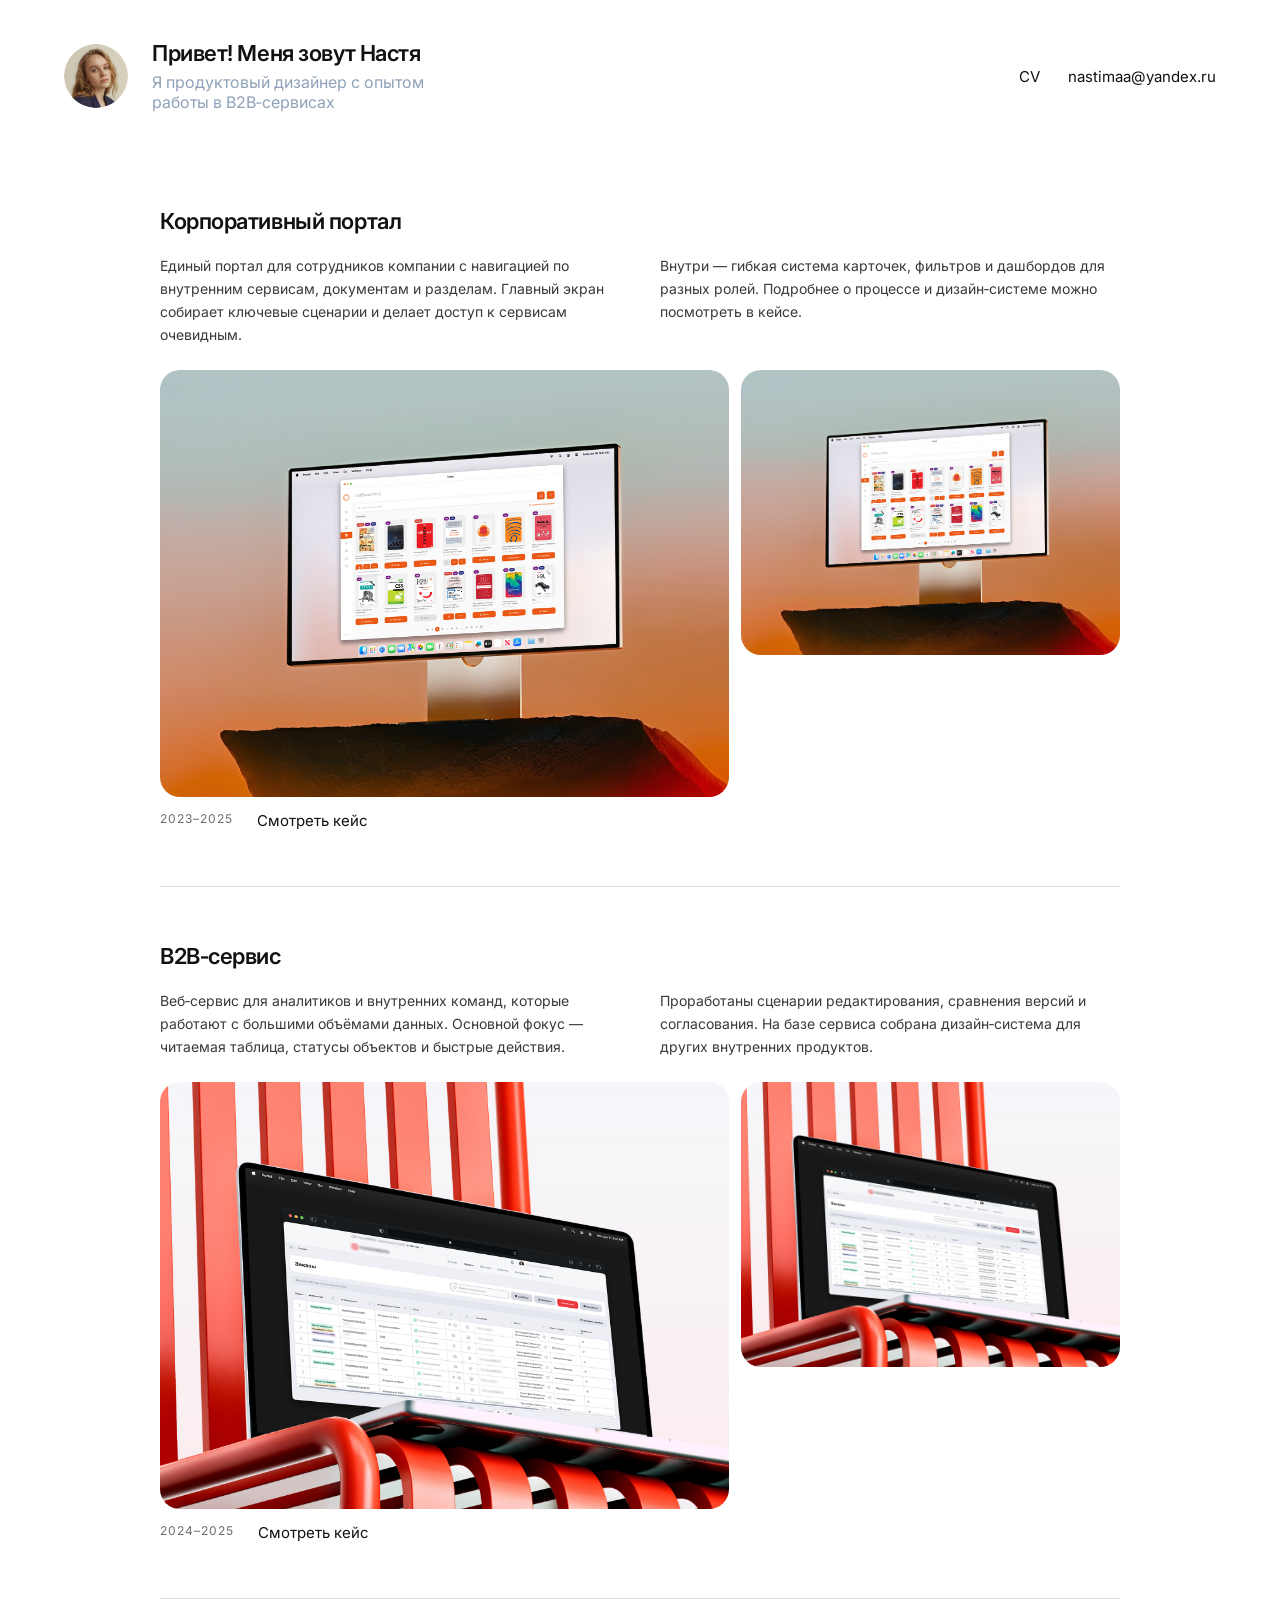
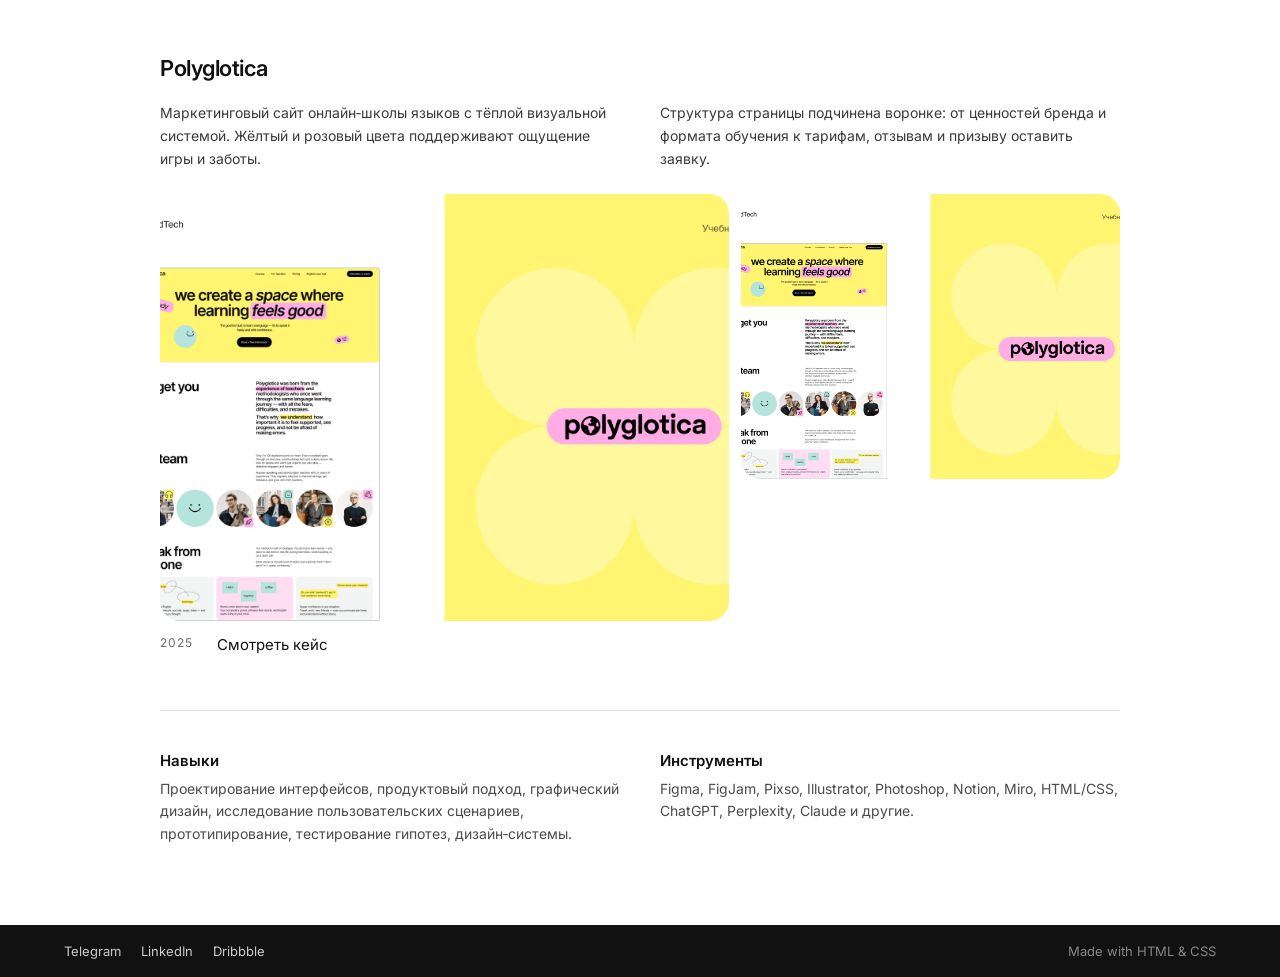
==== commit 170230ce: "Update index.html" ====
--- a/index.html
+++ b/index.html
@@ -15,26 +15,23 @@
   <body class="page page--home">
     <header class="site-header">
       <div class="site-header__left">
-  <div class="avatar">...</div>
-  <div class="hero">
-    <h1 class="site-title">...</h1>
-    <p class="site-subtitle">...</p>
-  </div>
-</div>
-
+        <div class="avatar" aria-hidden="true">
+          <img class="avatar__img" src="images/avatar.png" alt="Аватар Насти" />
+        </div>
         <div class="hero">
           <h1 class="site-title">Привет! Меня зовут Настя</h1>
           <p class="site-subtitle">
-            Я продуктовый дизайнер с опытом работы в B2B‑сервисах
+            Я продуктовый дизайнер с опытом<br />
+            работы в B2B‑сервисах
           </p>
         </div>
       </div>
 
       <div class="site-header__right">
         <a href="CV.pdf" class="link-muted">CV</a>
-        <a href="mailto:nastimaa@yandex.ru" class="link-muted"
-          >nastimaa@yandex.ru</a
-        >
+        <a href="mailto:nastimaa@yandex.ru" class="link-muted">
+          nastimaa@yandex.ru
+        </a>
       </div>
     </header>
 
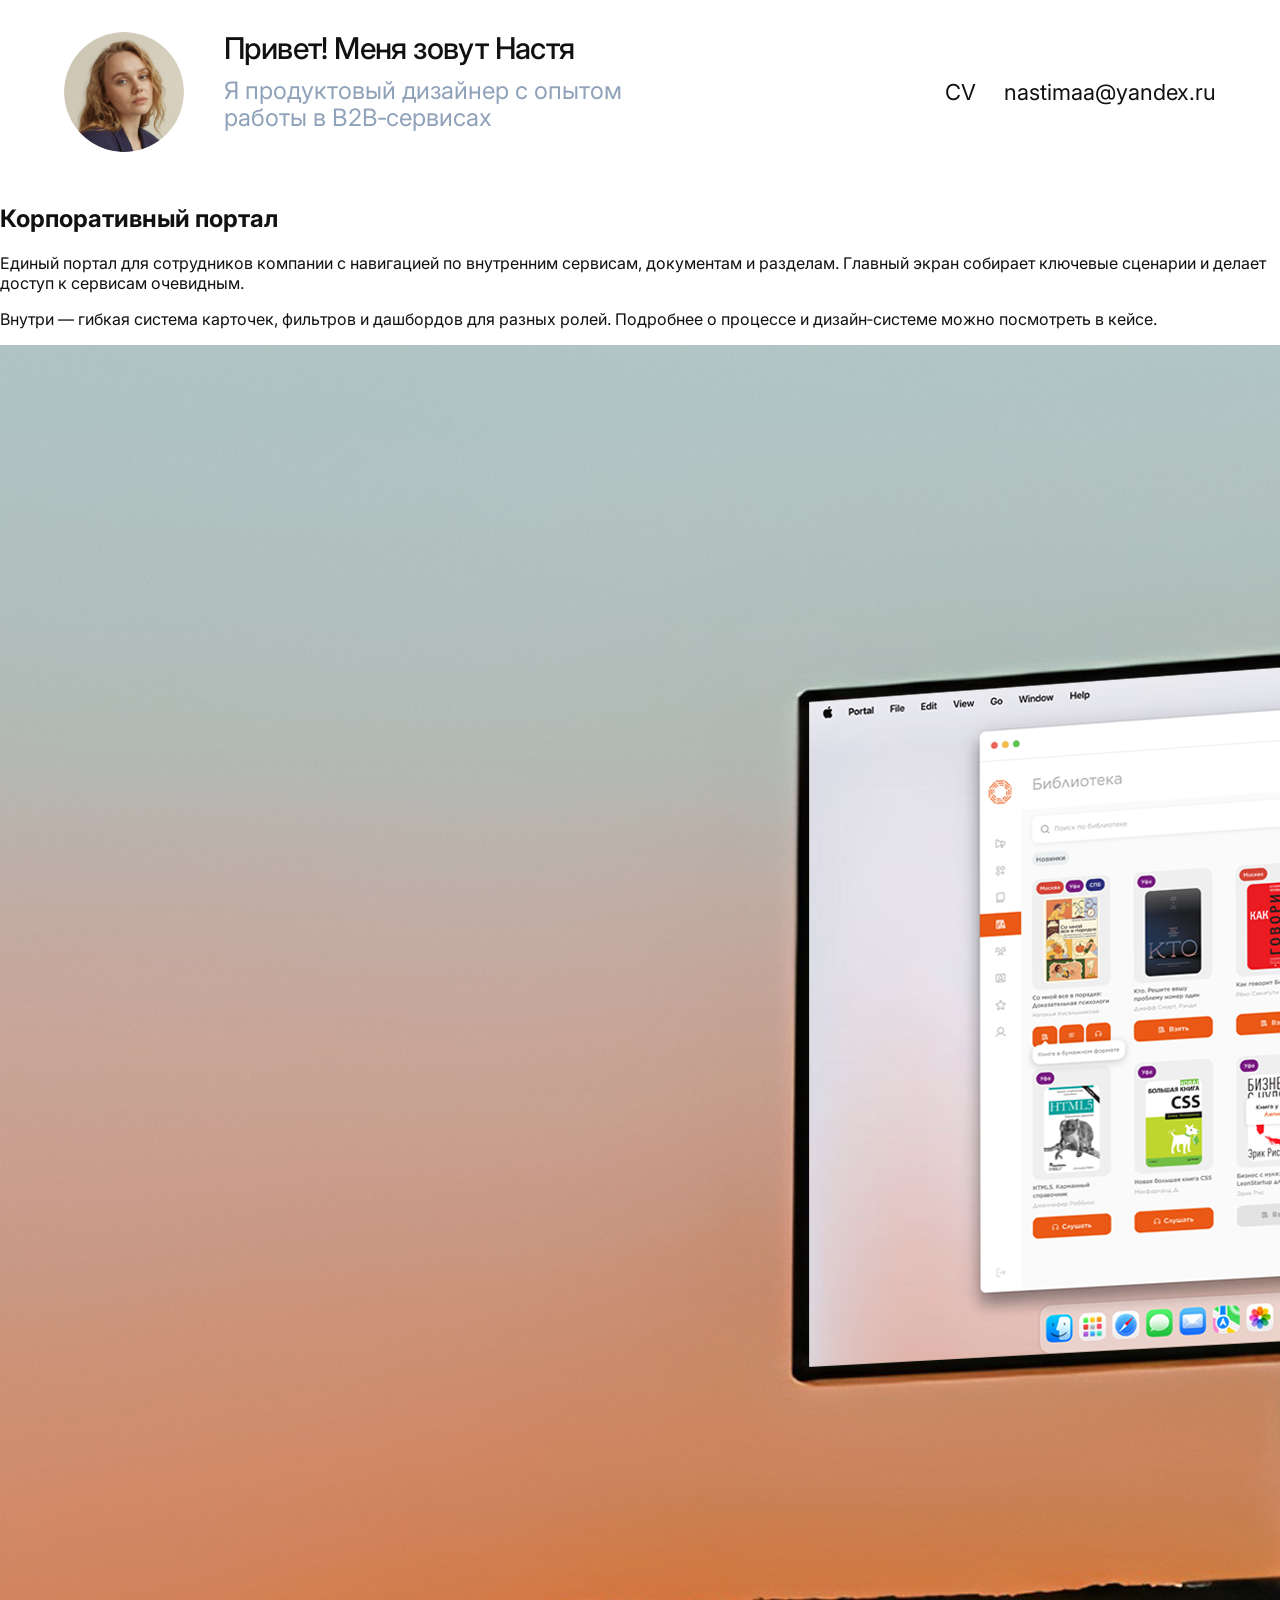
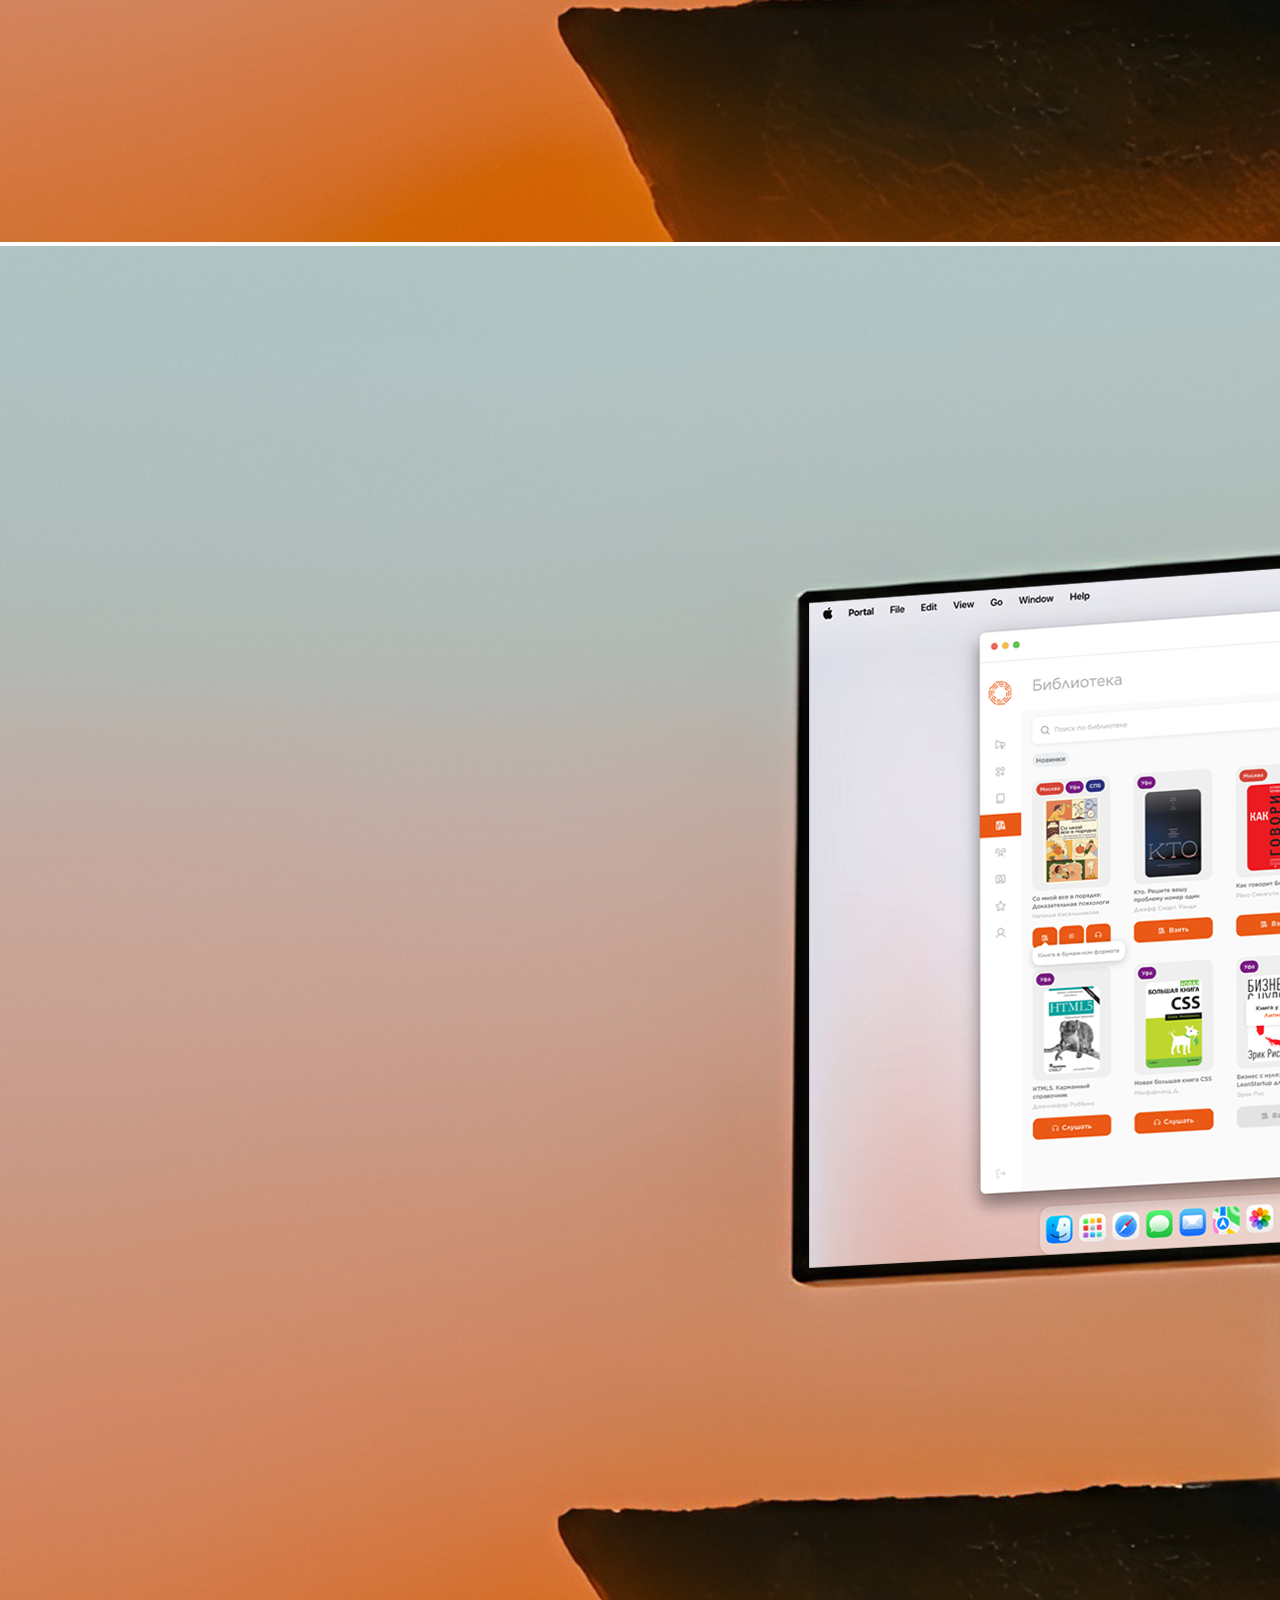
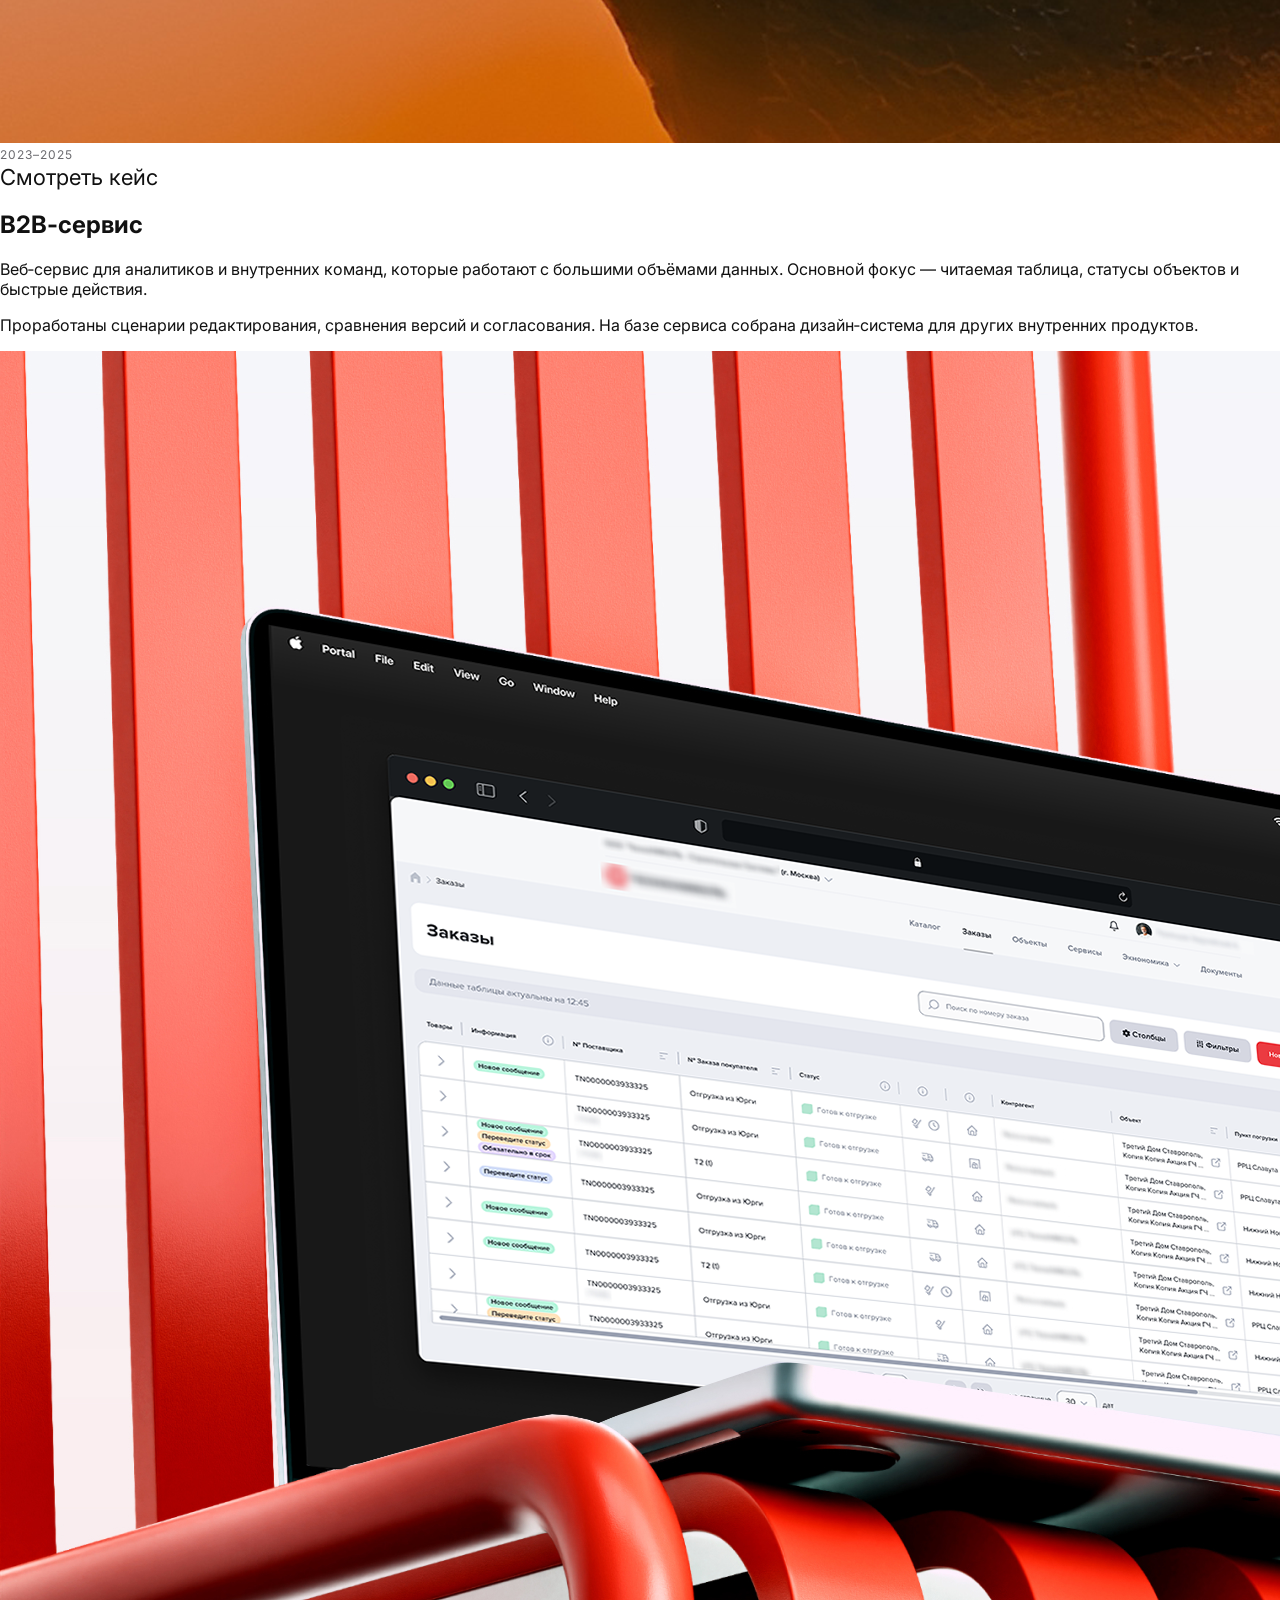
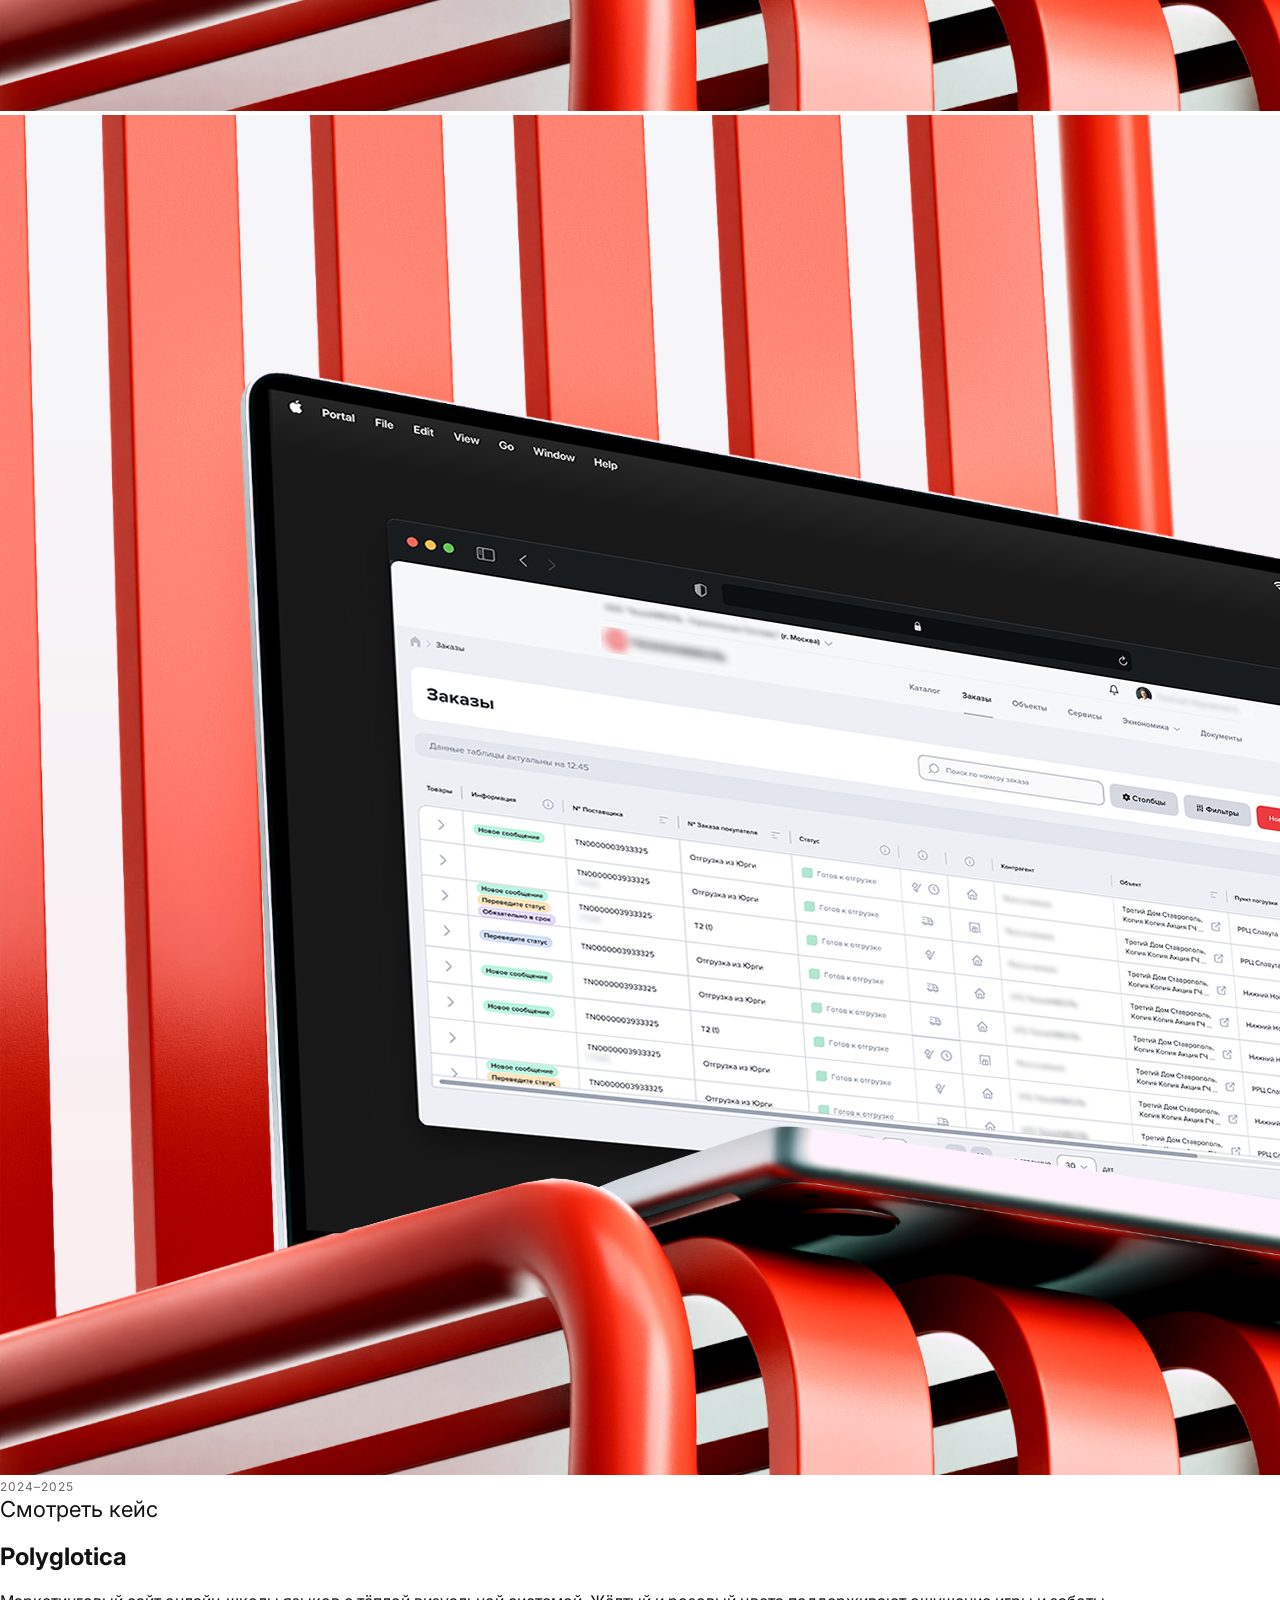
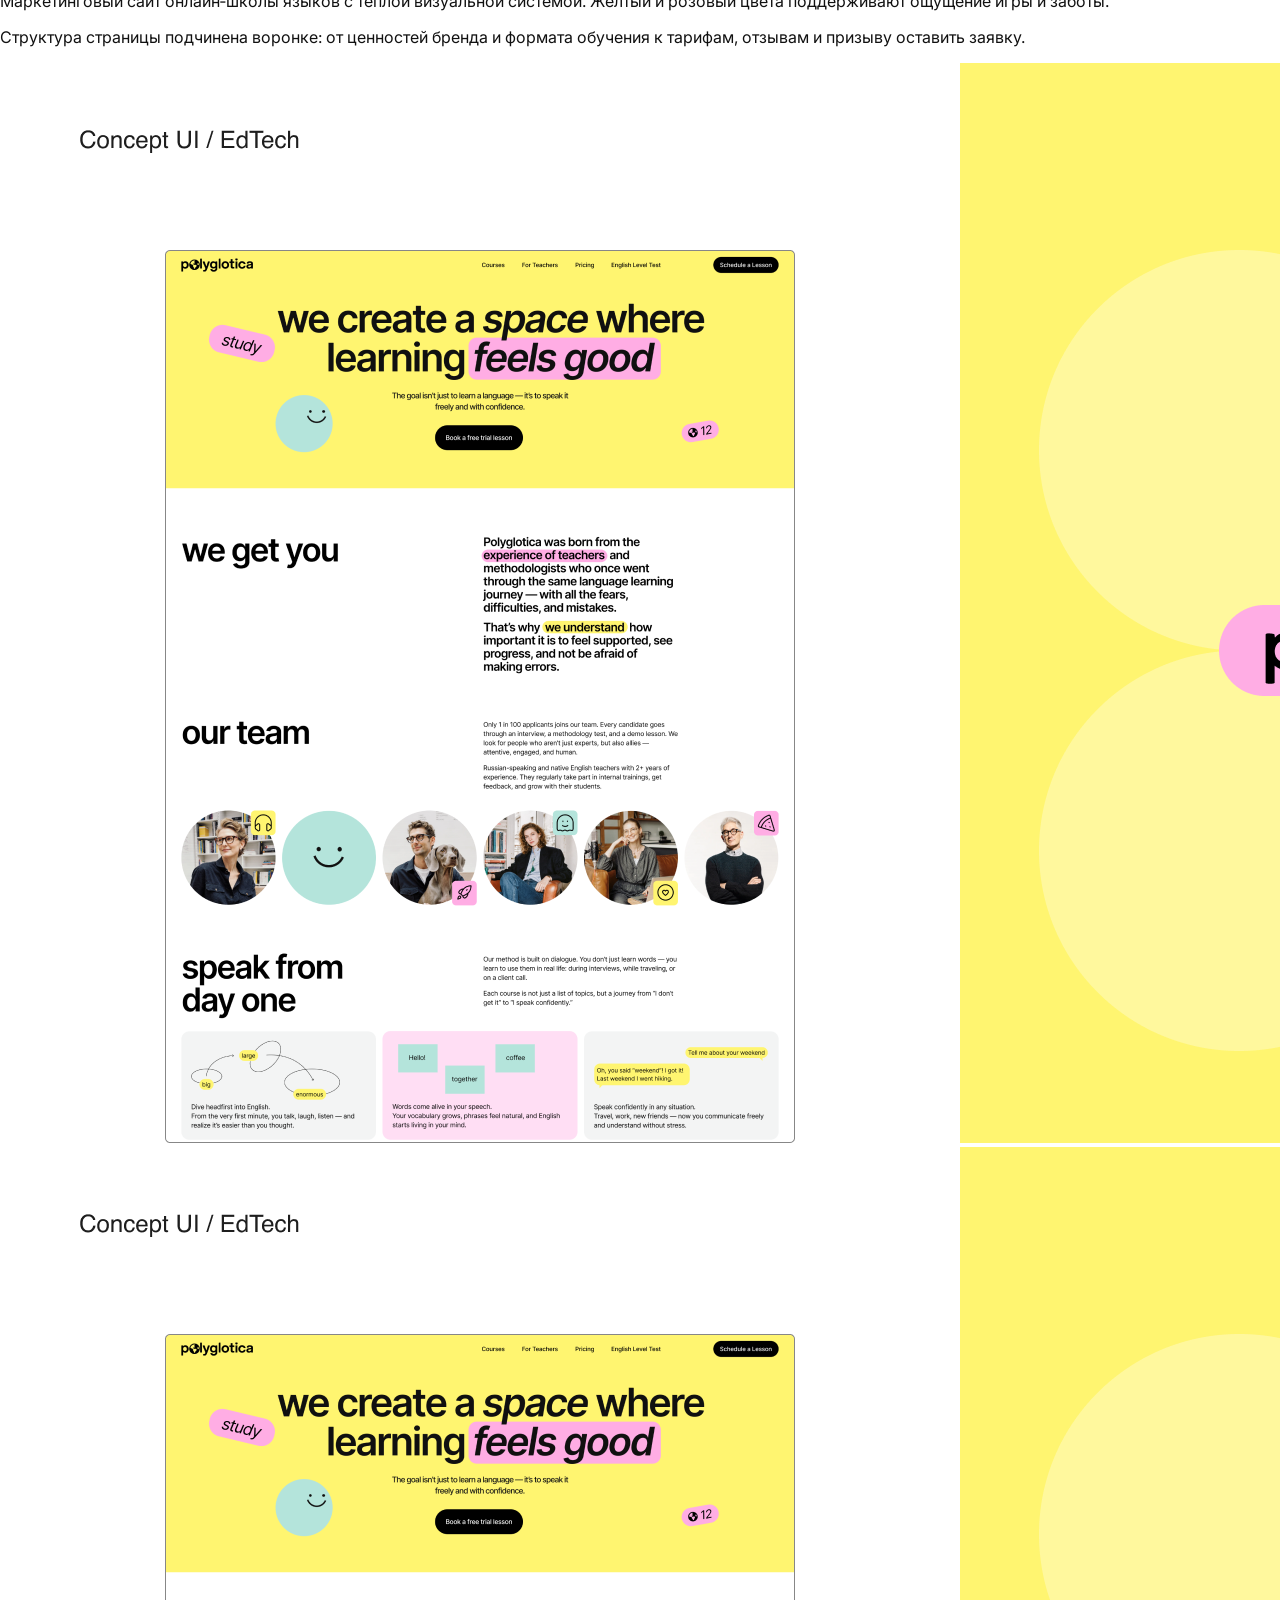
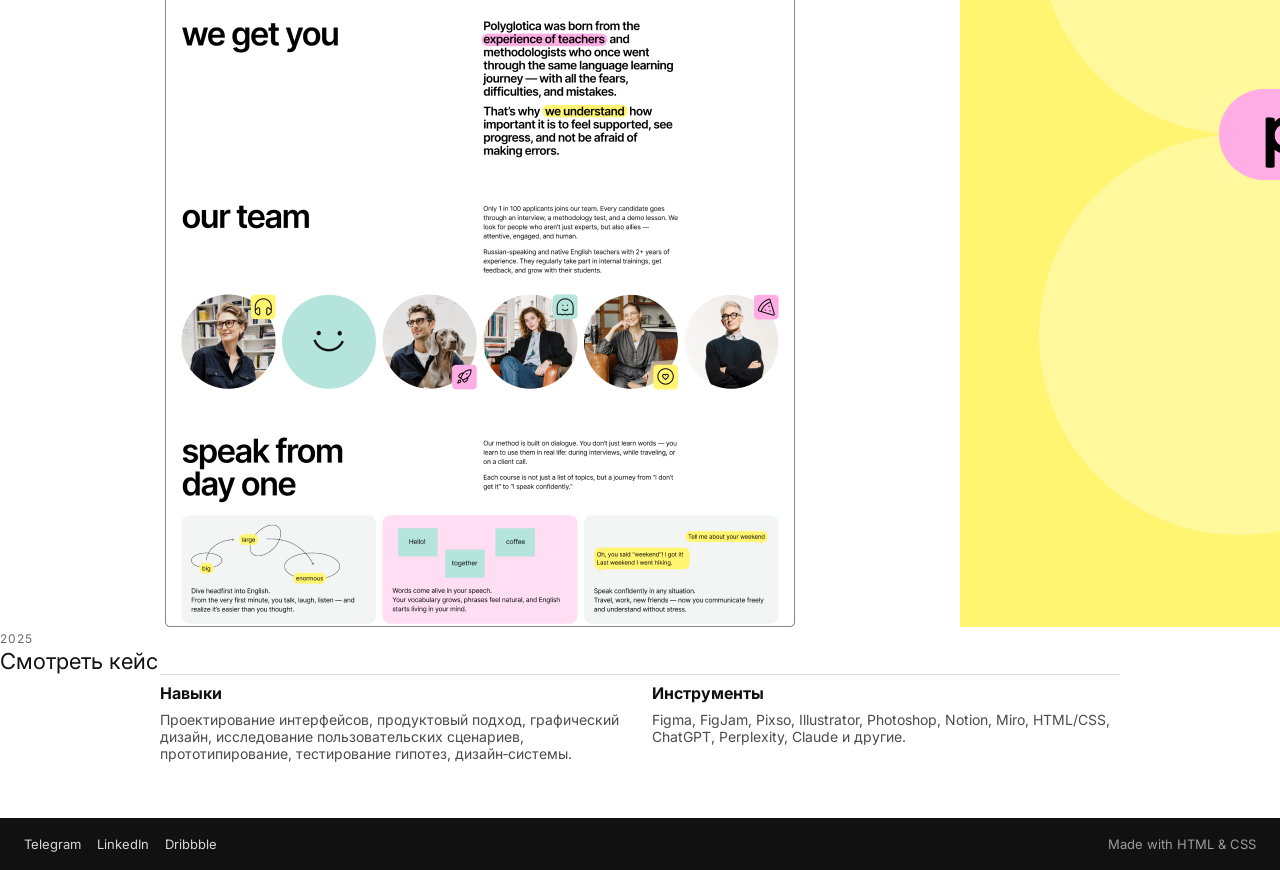
==== commit f507f6f4: "Update index.html" ====
--- a/index.html
+++ b/index.html
@@ -7,7 +7,7 @@
     <link rel="preconnect" href="https://fonts.googleapis.com" />
     <link rel="preconnect" href="https://fonts.gstatic.com" crossorigin />
     <link
-      href="https://fonts.googleapis.com/css2?family=Inter:wght@400;500;600;700&display=swap"
+      href="https://fonts.googleapis.com/css2?family=Inter:wght@400;500;600&display=swap"
       rel="stylesheet"
     />
     <link rel="stylesheet" href="styles.css" />
@@ -36,104 +36,100 @@
     </header>
 
     <main class="content">
-      <section class="projects">
-        <section class="project">
-          <h2 class="project__title">Корпоративный портал</h2>
-          <div class="project__desc">
-            <p class="project__desc-col">
-              Единый портал для сотрудников компании с навигацией по внутренним сервисам,
-              документам и разделам. Главный экран собирает ключевые сценарии и делает
-              доступ к сервисам очевидным.
-            </p>
-            <p class="project__desc-col">
-              Внутри — гибкая система карточек, фильтров и дашбордов для разных ролей.
-              Подробнее о процессе и дизайн‑системе можно посмотреть в кейсе.
-            </p>
-          </div>
-          <div class="project__media">
-            <a href="corporate-portal.html" class="project__media-item">
-              <img
-                src="images/cover-corporate.png"
-                alt="Корпоративный портал — главный экран"
-              />
-            </a>
-            <a href="corporate-portal.html" class="project__media-item">
-              <img
-                src="images/cover-corporate.png"
-                alt="Корпоративный портал — внутренние экраны"
-              />
-            </a>
-          </div>
-          <div class="project__meta">
-            <div class="text-caption">2023–2025</div>
-            <a href="corporate-portal.html" class="link-muted">Смотреть кейс</a>
-          </div>
-        </section>
+      <section class="project">
+        <h2 class="project__title">Корпоративный портал</h2>
+        <div class="project__desc">
+          <p class="project__desc-col">
+            Единый портал для сотрудников компании с навигацией по внутренним
+            сервисам, документам и разделам. Главный экран собирает ключевые
+            сценарии и делает доступ к сервисам очевидным.
+          </p>
+          <p class="project__desc-col">
+            Внутри — гибкая система карточек, фильтров и дашбордов для разных
+            ролей. Подробнее о процессе и дизайн‑системе можно посмотреть в кейсе.
+          </p>
+        </div>
+        <div class="project__media">
+          <a href="corporate-portal.html" class="project__media-item">
+            <img
+              src="images/cover-corporate.png"
+              alt="Корпоративный портал — главный экран"
+            />
+          </a>
+          <a href="corporate-portal.html" class="project__media-item">
+            <img
+              src="images/cover-corporate.png"
+              alt="Корпоративный портал — внутренние экраны"
+            />
+          </a>
+        </div>
+        <div class="project__meta">
+          <div class="text-caption">2023–2025</div>
+          <a href="corporate-portal.html" class="link-muted">Смотреть кейс</a>
+        </div>
+      </section>
 
-        <section class="project">
-          <h2 class="project__title">B2B‑сервис</h2>
-          <div class="project__desc">
-            <p class="project__desc-col">
-              Веб‑сервис для аналитиков и внутренних команд, которые работают с
-              большими объёмами данных. Основной фокус — читаемая таблица, статусы
-              объектов и быстрые действия.
-            </p>
-            <p class="project__desc-col">
-              Проработаны сценарии редактирования, сравнения версий и согласования.
-              На базе сервиса собрана дизайн‑система для других внутренних продуктов.
-            </p>
-          </div>
-          <div class="project__media">
-            <a href="b2b-service.html" class="project__media-item">
-              <img
-                src="images/cover-b2b.png"
-                alt="B2B‑сервис — список объектов"
-              />
-            </a>
-            <a href="b2b-service.html" class="project__media-item">
-              <img
-                src="images/cover-b2b.png"
-                alt="B2B‑сервис — карточка объекта"
-              />
-            </a>
-          </div>
-          <div class="project__meta">
-            <div class="text-caption">2024–2025</div>
-            <a href="b2b-service.html" class="link-muted">Смотреть кейс</a>
-          </div>
-        </section>
+      <section class="project">
+        <h2 class="project__title">B2B‑сервис</h2>
+        <div class="project__desc">
+          <p class="project__desc-col">
+            Веб‑сервис для аналитиков и внутренних команд, которые работают с
+            большими объёмами данных. Основной фокус — читаемая таблица, статусы
+            объектов и быстрые действия.
+          </p>
+          <p class="project__desc-col">
+            Проработаны сценарии редактирования, сравнения версий и
+            согласования. На базе сервиса собрана дизайн‑система для других
+            внутренних продуктов.
+          </p>
+        </div>
+        <div class="project__media">
+          <a href="b2b-service.html" class="project__media-item">
+            <img src="images/cover-b2b.png" alt="B2B‑сервис — список объектов" />
+          </a>
+          <a href="b2b-service.html" class="project__media-item">
+            <img
+              src="images/cover-b2b.png"
+              alt="B2B‑сервис — карточка объекта"
+            />
+          </a>
+        </div>
+        <div class="project__meta">
+          <div class="text-caption">2024–2025</div>
+          <a href="b2b-service.html" class="link-muted">Смотреть кейс</a>
+        </div>
+      </section>
 
-        <section class="project">
-          <h2 class="project__title">Polyglotica</h2>
-          <div class="project__desc">
-            <p class="project__desc-col">
-              Маркетинговый сайт онлайн‑школы языков с тёплой визуальной системой.
-              Жёлтый и розовый цвета поддерживают ощущение игры и заботы.
-            </p>
-            <p class="project__desc-col">
-              Структура страницы подчинена воронке: от ценностей бренда и формата
-              обучения к тарифам, отзывам и призыву оставить заявку.
-            </p>
-          </div>
-          <div class="project__media">
-            <a href="polyglotica.html" class="project__media-item">
-              <img
-                src="images/cover-polyglotica.png"
-                alt="Polyglotica — главный экран"
-              />
-            </a>
-            <a href="polyglotica.html" class="project__media-item">
-              <img
-                src="images/cover-polyglotica.png"
-                alt="Polyglotica — блоки лендинга"
-              />
-            </a>
-          </div>
-          <div class="project__meta">
-            <div class="text-caption">2025</div>
-            <a href="polyglotica.html" class="link-muted">Смотреть кейс</a>
-          </div>
-        </section>
+      <section class="project">
+        <h2 class="project__title">Polyglotica</h2>
+        <div class="project__desc">
+          <p class="project__desc-col">
+            Маркетинговый сайт онлайн‑школы языков с тёплой визуальной системой.
+            Жёлтый и розовый цвета поддерживают ощущение игры и заботы.
+          </p>
+          <p class="project__desc-col">
+            Структура страницы подчинена воронке: от ценностей бренда и формата
+            обучения к тарифам, отзывам и призыву оставить заявку.
+          </p>
+        </div>
+        <div class="project__media">
+          <a href="polyglotica.html" class="project__media-item">
+            <img
+              src="images/cover-polyglotica.png"
+              alt="Polyglotica — главный экран"
+            />
+          </a>
+          <a href="polyglotica.html" class="project__media-item">
+            <img
+              src="images/cover-polyglotica.png"
+              alt="Polyglotica — блоки лендинга"
+            />
+          </a>
+        </div>
+        <div class="project__meta">
+          <div class="text-caption">2025</div>
+          <a href="polyglotica.html" class="link-muted">Смотреть кейс</a>
+        </div>
       </section>
 
       <section class="skills">
@@ -141,8 +137,8 @@
           <h3 class="skills__title">Навыки</h3>
           <p class="skills__text">
             Проектирование интерфейсов, продуктовый подход, графический дизайн,
-            исследование пользовательских сценариев, прототипирование, тестирование
-            гипотез, дизайн‑системы.
+            исследование пользовательских сценариев, прототипирование,
+            тестирование гипотез, дизайн‑системы.
           </p>
         </div>
         <div class="skills__column">
@@ -168,4 +164,3 @@
   </body>
 </html>
 
-
--- a/styles.css
+++ b/styles.css
@@ -1,47 +1,87 @@
+/* Базовые настройки */
 *,
 *::before,
-*::after { box-sizing: border-box; }
+*::after {
+  box-sizing: border-box;
+}
 
 body {
   margin: 0;
-  font-family: "Inter", system-ui, -apple-system, sans-serif;
+  font-family: "Inter", system-ui, -apple-system, Segoe UI, Roboto, Arial,
+    sans-serif;
   color: #111111;
   background: #ffffff;
 }
 
-a { color: inherit; text-decoration: none; }
-a:hover { text-decoration: underline; }
-
-.page { min-height: 100vh; display: flex; flex-direction: column; }
+a {
+  color: inherit;
+  text-decoration: none;
+}
+
+a:hover {
+  text-decoration: underline;
+}
+
+.page {
+  min-height: 100vh;
+  display: flex;
+  flex-direction: column;
+}
+
+.page--home .content,
+.page--case .case-content {
+  padding-inline: 24px;
+}
+
+@media (min-width: 960px) {
+  .page--home .content,
+  .page--case .case-content {
+    padding-inline: 0;
+  }
+}
 
 .text-caption {
   font-size: 12px;
+  line-height: 1.4;
   letter-spacing: 0.08em;
   text-transform: uppercase;
   color: #6b6b6f;
 }
 
+/* Главная */
+
 /* Хедер */
 .site-header {
   width: 100%;
+  height: 184px;
   background: #ffffff;
-  padding: 40px 64px;
+  padding: 64px;
   display: flex;
   justify-content: space-between;
   align-items: center;
   gap: 32px;
 }
 
+/* Левый блок */
 .site-header__left {
   display: flex;
-  align-items: center;
-  gap: 24px;
-}
-
+  align-items: flex-start;
+  gap: 40px;
+  flex: 1;
+  min-width: 0;
+}
+
+.hero {
+  width: 454px;     /* фиксированная ширина */
+  flex: 0 0 454px;  /* чтобы flex не растягивал */
+}
+
+/* Аватар — крупнее, как на референсе */
 .avatar {
-  width: 64px;
-  height: 64px;
-  flex: 0 0 64px;
+  position: relative;
+  width: 120px;
+  height: 120px;
+  flex: 0 0 120px;
 }
 
 .avatar__img {
@@ -52,152 +92,168 @@
   display: block;
 }
 
-.hero {
-  width: 454px;
-  flex: 0 0 454px;
-}
-
+/* если НЕ нужна обводка — оставь так */
+.avatar__circle {
+  display: none;
+}
+
+/* Типографика — как на твоём “правильном” варианте */
 .site-title {
   margin: 0;
-  font-weight: 600;
-  font-size: 22px;
+  font-weight: 500;
+  font-size: 30px;
+  line-height: 1.08;
   letter-spacing: -0.02em;
 }
 
 .site-subtitle {
-  margin: 6px 0 0;
-  font-size: 16px;
+  margin: 14px 0 0 0;
+  font-weight: 400;
+  font-size: 24px;
+  line-height: 1.12;
   color: #8fa2b9;
+  max-width: 760px;
 }
 
 .site-header__right {
   display: flex;
-  align-items: center;
+  align-items: center;        /* было flex-start — теперь ровно по центру */
   gap: 28px;
   white-space: nowrap;
-  margin-left: auto;
-  flex-shrink: 0;
 }
 
 .link-muted {
   color: #111111;
-  font-size: 15px;
-}
-
-.link-muted:hover { text-decoration: underline; }
-
-/* Контент */
+  text-decoration: none;
+  font-size: 22px;
+  line-height: 1.2;
+}
+
+.link-muted:hover {
+  text-decoration: underline;
+  text-underline-offset: 3px;
+}
+
 .content {
-  padding: 0 64px 80px;
-}
-
-/* Блоки проектов */
-.project {
+  padding-bottom: 56px;
+}
+
+.case-card {
+  margin-inline: auto;
+  margin-bottom: 40px;
   max-width: 960px;
-  margin-inline: auto;
-  margin-bottom: 0;
-  padding-top: 56px;
-  padding-bottom: 56px;
-  border-top: 1px solid #e0e0e4;
-}
-
-.project:first-child { border-top: none; }
-
-.project__title {
-  margin: 0 0 20px;
-  font-size: 22px;
-  font-weight: 600;
-  letter-spacing: -0.02em;
-}
-
-.project__desc {
-  display: grid;
-  grid-template-columns: 1fr 1fr;
-  gap: 40px;
-  margin-bottom: 24px;
-}
-
-.project__desc-col {
-  margin: 0;
-  font-size: 14px;
-  color: #3a3a3e;
-  line-height: 1.65;
-}
-
-.project__media {
-  display: grid;
-  grid-template-columns: 1.5fr 1fr;
-  gap: 12px;
-}
-
-.project__media-item {
+}
+
+.case-card__image {
+  border-radius: 32px;
+  background: #e6e6ea;
+  height: 280px;
   display: block;
-  border-radius: 20px;
+  position: relative;
   overflow: hidden;
+}
+
+.case-card__image--hero {
+  background-image: linear-gradient(145deg, #ffb347, #ff5b5b);
+}
+
+.case-card__image--b2b {
+  background-image: linear-gradient(145deg, #f46b45, #eea849);
+}
+
+.case-card__image--poly-left,
+.case-card__image--poly-right,
+.case-card__image--poly {
+  /* используем базовый нейтральный фон, картинка даёт цвет */
   background: #e6e6ea;
-  aspect-ratio: 4/3;
-}
-
-.project__media-item img {
+}
+
+.case-card__image-media {
   width: 100%;
   height: 100%;
   object-fit: cover;
   display: block;
-  transition: transform 0.3s ease;
-}
-
-.project__media-item:hover img { transform: scale(1.02); }
-
-.project__meta {
-  display: flex;
-  gap: 24px;
-  margin-top: 14px;
-}
-
-/* Навыки */
+}
+
+.case-card__meta {
+  margin-top: 12px;
+}
+
+.case-card__title {
+  margin: 4px 0 0;
+  font-size: 20px;
+}
+
+.case-card--poly__grid {
+  display: grid;
+  gap: 16px;
+}
+
+@media (min-width: 720px) {
+  .case-card--poly__grid {
+    grid-template-columns: 1.1fr 0.9fr;
+  }
+}
+
 .skills {
+  margin-inline: auto;
   max-width: 960px;
-  margin-inline: auto;
-  padding-top: 40px;
+  padding-top: 8px;
   border-top: 1px solid #e0e0e4;
   display: grid;
-  grid-template-columns: 1fr 1fr;
-  gap: 40px;
-}
-
-.skills__title { margin: 0 0 8px; font-size: 15px; font-weight: 600; }
-.skills__text { margin: 0; font-size: 14px; color: #4b4b4f; line-height: 1.6; }
-
-/* Футер */
+  grid-template-columns: 1fr;
+  gap: 24px;
+}
+
+@media (min-width: 720px) {
+  .skills {
+    grid-template-columns: 1.1fr 1.1fr;
+  }
+}
+
+.skills__title {
+  margin: 0 0 8px;
+  font-size: 16px;
+}
+
+.skills__text {
+  margin: 0;
+  font-size: 14px;
+  color: #4b4b4f;
+}
+
 .site-footer {
   margin-top: auto;
   background: #111111;
   color: #f9f9fb;
-  padding: 18px 64px;
+  padding: 18px 24px;
   display: flex;
   align-items: center;
   justify-content: space-between;
+  gap: 16px;
   font-size: 13px;
 }
 
-.footer-nav { display: flex; gap: 20px; }
-.footer-nav__link { color: inherit; opacity: 0.8; }
-.footer-tag { opacity: 0.5; }
-
-/* Адаптив */
-@media (max-width: 768px) {
-  .site-header { padding: 24px; flex-wrap: wrap; height: auto; }
-  .hero { width: auto; flex: 1; }
-  .content { padding: 0 24px 60px; }
-  .project__desc { grid-template-columns: 1fr; gap: 16px; }
-  .project__media { grid-template-columns: 1fr; }
-  .skills { grid-template-columns: 1fr; }
-  .site-footer { padding: 18px 24px; }
-}
-
-/* Страницы кейсов */
+.footer-nav {
+  display: flex;
+  gap: 16px;
+  flex-wrap: wrap;
+}
+
+.footer-nav__link {
+  color: inherit;
+  opacity: 0.86;
+}
+
+.footer-tag {
+  opacity: 0.6;
+}
+
+/* Кейсы — общие стили */
+
 .case-header {
-  padding: 32px 64px 24px;
+  padding: 24px;
+  padding-top: 32px;
   background: #ffffff;
 }
 
@@ -210,28 +266,70 @@
   margin-bottom: 24px;
 }
 
-.case-title { margin: 4px 0 0; font-size: 32px; font-weight: 700; }
+.case-header__top {
+  display: flex;
+  flex-direction: column;
+  gap: 24px;
+  margin-bottom: 16px;
+}
+
+@media (min-width: 900px) {
+  .case-header__top {
+    flex-direction: row;
+    align-items: flex-start;
+    justify-content: space-between;
+  }
+}
+
+.case-title {
+  margin: 4px 0 0;
+  font-size: 32px;
+}
 
 .case-header__meta {
   display: flex;
   flex-wrap: wrap;
   gap: 16px 32px;
   font-size: 13px;
-  margin-top: 16px;
-}
-
-.case-header__meta-group { min-width: 140px; }
-.case-header__meta-value { margin-top: 4px; }
+}
+
+.case-header__meta-group {
+  min-width: 140px;
+}
+
+.case-header__meta-value {
+  margin-top: 4px;
+}
 
 .case-lead {
   margin-top: 16px;
   font-size: 15px;
   max-width: 720px;
   color: #3a3a3e;
-  line-height: 1.6;
-}
-
-.case-content { padding: 0 64px 64px; }
+}
+
+.case-details {
+  margin-top: 28px;
+  display: grid;
+  grid-template-columns: 1fr;
+  gap: 24px;
+  font-size: 14px;
+}
+
+@media (min-width: 860px) {
+  .case-details {
+    grid-template-columns: 1.1fr 1.1fr;
+  }
+}
+
+.case-section-title {
+  margin: 0 0 8px;
+  font-size: 16px;
+}
+
+.case-content {
+  padding-bottom: 64px;
+}
 
 .case-block {
   margin-inline: auto;
@@ -240,63 +338,132 @@
 }
 
 .case-media {
+  border-radius: 32px;
+  padding: 32px;
+  background: #e6e6ea;
+  position: relative;
+  overflow: hidden;
+  min-height: 220px;
+  display: flex;
+  align-items: flex-end;
+}
+
+.case-media::before {
+  content: "";
+  position: absolute;
+  inset: 16px;
   border-radius: 24px;
-  background: #e6e6ea;
-  overflow: hidden;
-  min-height: 280px;
-  display: flex;
-  align-items: flex-end;
-  padding: 24px;
-  position: relative;
-}
-
-.case-media img {
-  position: absolute;
-  inset: 0;
-  width: 100%;
-  height: 100%;
-  object-fit: cover;
+  border: 1px solid rgba(255, 255, 255, 0.9);
+  opacity: 0.75;
 }
 
 .case-media__label {
   position: relative;
   z-index: 1;
-  padding: 8px 14px;
+  padding: 8px 12px;
   border-radius: 999px;
-  background: rgba(0,0,0,0.5);
-  color: #fff;
+  background: rgba(0, 0, 0, 0.5);
+  color: #ffffff;
   font-size: 13px;
 }
 
-.case-media--gradient { background-image: linear-gradient(145deg, #ffb347, #ff5b5b); }
-.case-media--soft { background-image: linear-gradient(145deg, #f9f9fb, #e7e7f3); }
-.case-media--b2b { background-image: linear-gradient(145deg, #f46b45, #eea849); }
-.case-media--red { background-image: linear-gradient(145deg, #ff4b5c, #ff6f61); }
-.case-media--large { min-height: 380px; }
+.case-media--large {
+  min-height: 320px;
+}
+
+.case-media--gradient {
+  background-image: linear-gradient(145deg, #ffb347, #ff5b5b);
+}
+
+.case-media--soft {
+  background-image: linear-gradient(145deg, #f9f9fb, #e7e7f3);
+}
+
+.case-media--tablet {
+  min-height: 260px;
+}
+
+.case-media--wide {
+  min-height: 260px;
+  background-image: linear-gradient(145deg, #ffe9c3, #ffd0a4);
+}
+
+.case-media--square {
+  min-height: 260px;
+  background: #111111;
+}
+
+.case-media--screen {
+  min-height: 280px;
+  background: #f0f0f3;
+}
+
+.case-media--orange {
+  background-image: linear-gradient(145deg, #ffb347, #ff7b3d);
+}
+
+.case-media--b2b {
+  background-image: linear-gradient(145deg, #f46b45, #eea849);
+}
+
+.case-media--stacked {
+  background-image: linear-gradient(145deg, #f5f5f7, #e3e3ec);
+}
+
+.case-media--red {
+  background-image: linear-gradient(145deg, #ff4b5c, #ff6f61);
+}
 
 .case-text {
   margin-top: 16px;
   font-size: 14px;
   color: #3a3a3e;
   max-width: 720px;
-  line-height: 1.65;
+}
+
+.case-text--wide {
+  max-width: none;
 }
 
 .case-block--two-column {
+
   display: grid;
+  grid-template-columns: 1fr;
   gap: 16px;
-  grid-template-columns: 1fr 1fr;
-}
-
-.case-footer { padding: 24px 64px 48px; }
+}
+
+@media (min-width: 900px) {
+  .case-block--two-column {
+    grid-template-columns: minmax(0, 1fr) minmax(0, 1fr);
+  }
+}
+
+.case-block--mixed {
+  display: grid;
+  grid-template-columns: 1fr;
+  gap: 16px;
+}
+
+@media (min-width: 900px) {
+  .case-block--mixed {
+    grid-template-columns: 1.2fr 0.8fr;
+  }
+}
+
+.case-footer {
+  padding: 24px;
+  padding-bottom: 40px;
+}
 
 .next-case {
-  display: inline-flex;
+  display: flex;
   flex-direction: column;
   gap: 2px;
-  padding: 16px 20px;
+  padding: 16px 18px;
   border-radius: 999px;
   border: 1px solid #ddddf0;
+  background: #ffffff;
+  max-width: 280px;
   font-size: 14px;
 }
 
@@ -307,10 +474,37 @@
   color: #6b6b6f;
 }
 
-.next-case__title { font-weight: 500; }
-
-/* Polyglotica */
-.page--poly { background: #ffffff; }
-.page--poly .case-header { background: #fffbe6; }
-.case-media--poly-hero { background: #ffe96b; }
-.case-media--poly-card { background: #ffb8e4; }
+.next-case__title {
+  font-weight: 500;
+}
+
+/* Polyglotica — дополнительные цвета */
+
+.page--poly {
+  background: #fff9c9;
+}
+
+.page--poly .case-header {
+  background: #fff9c9;
+}
+
+.case-block--poly-hero .case-media,
+.case-media--poly-hero {
+  background: #ffe96b;
+}
+
+.case-media--poly-card {
+  background: #ffb8e4;
+}
+
+.case-media--poly-alt {
+  background: #fff3b3;
+}
+
+.case-media--poly-long {
+  background: linear-gradient(180deg, #ffe96b 0%, #ffb8e4 100%);
+}
+
+.case-media--poly-mobile {
+  background: #ffffff;
+}
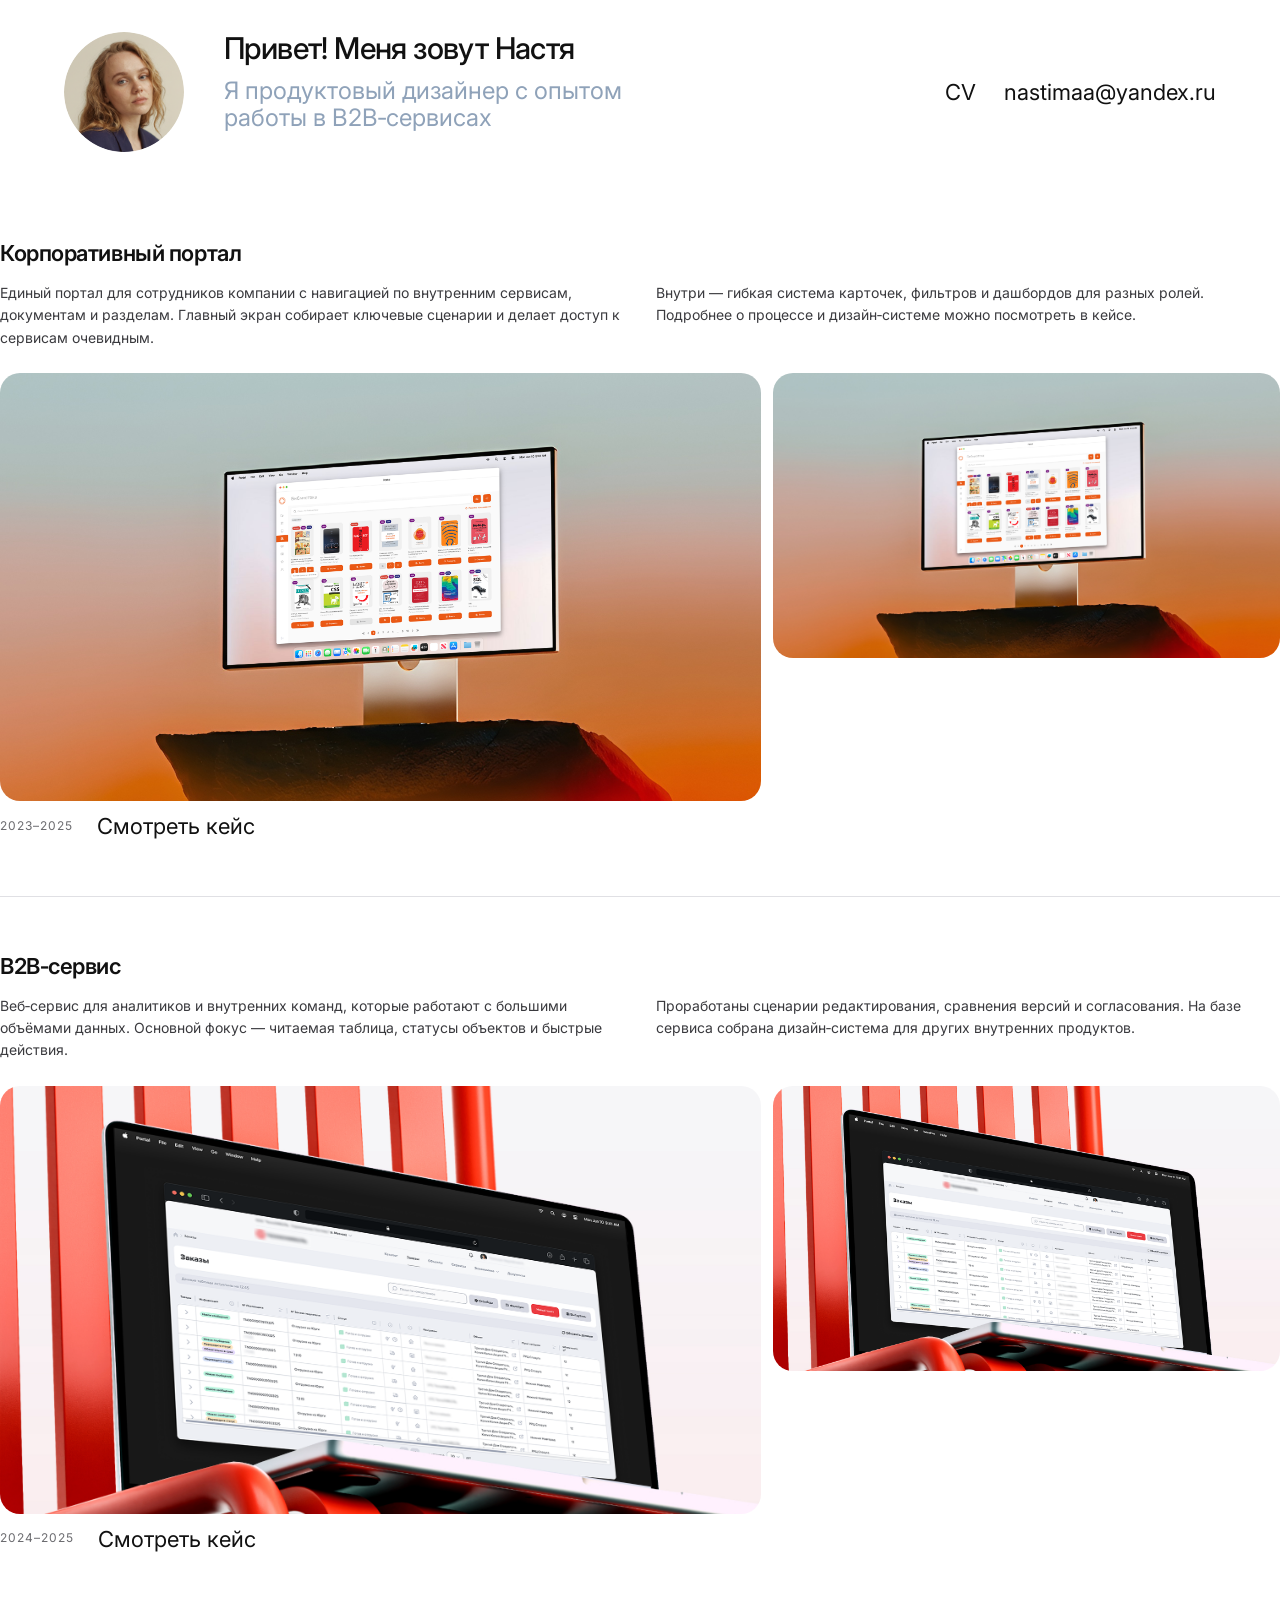
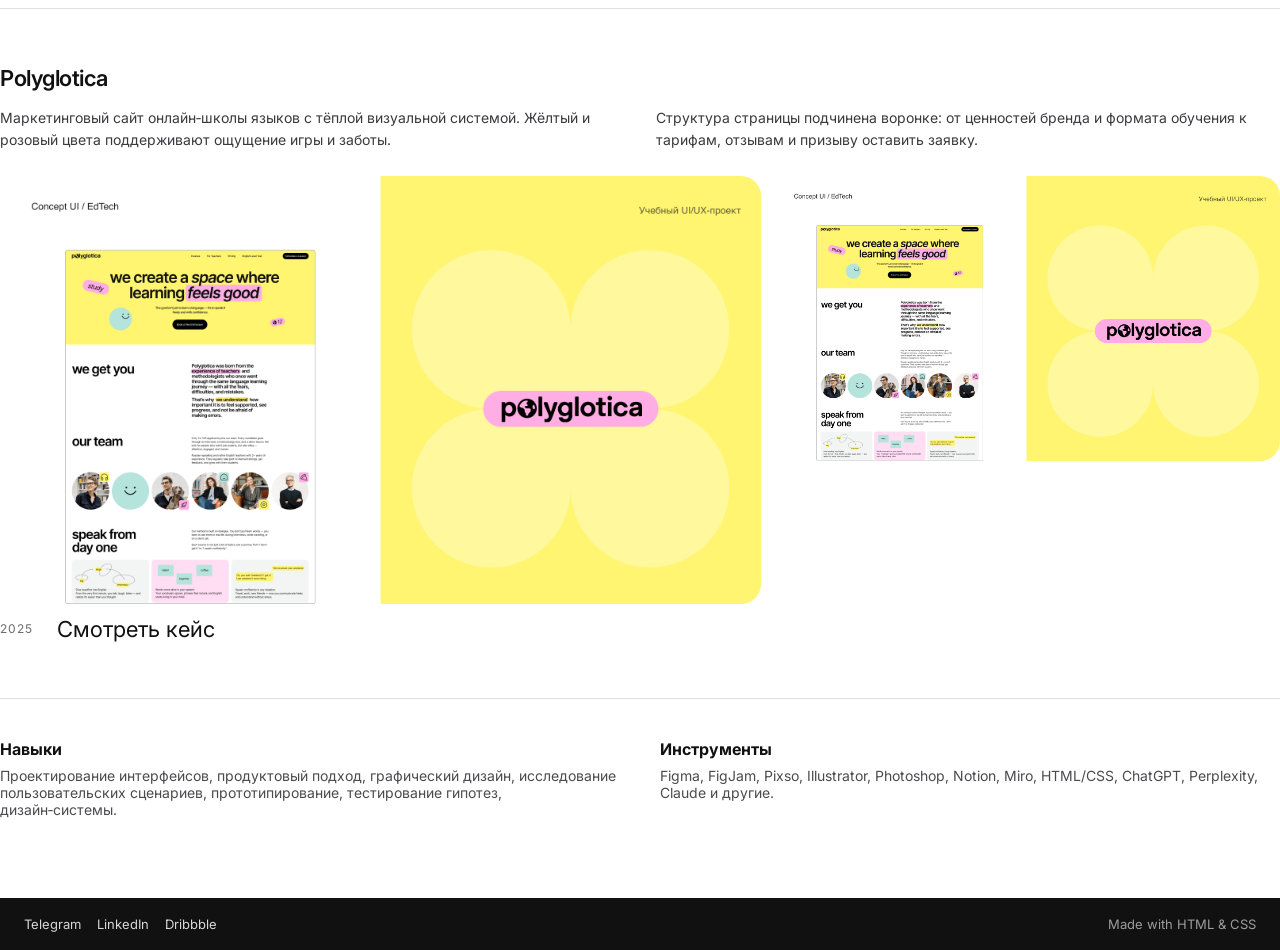
==== commit 260191c3: "Update index.html" ====
--- a/index.html
+++ b/index.html
@@ -163,4 +163,3 @@
     </footer>
   </body>
 </html>
-
--- a/styles.css
+++ b/styles.css
@@ -135,80 +135,77 @@
 }
 
 .content {
-  padding-bottom: 56px;
-}
-
-.case-card {
-  margin-inline: auto;
-  margin-bottom: 40px;
-  max-width: 960px;
-}
-
-.case-card__image {
-  border-radius: 32px;
+  padding: 0 64px 80px;
+}
+
+/* Блоки проектов на главной */
+.project {
+  width: 100%;
+  padding: 56px 0;
+  border-top: 1px solid #e0e0e4;
+}
+
+.project:first-of-type {
+  border-top: none;
+}
+
+.project__title {
+  margin: 0 0 16px;
+  font-size: 22px;
+  font-weight: 600;
+  letter-spacing: -0.02em;
+}
+
+.project__desc {
+  display: grid;
+  grid-template-columns: 1fr 1fr;
+  gap: 32px;
+  margin-bottom: 24px;
+}
+
+.project__desc-col {
+  margin: 0;
+  font-size: 14px;
+  line-height: 1.6;
+  color: #3a3a3e;
+}
+
+.project__media {
+  display: grid;
+  grid-template-columns: 1.5fr 1fr;
+  gap: 12px;
+  margin-bottom: 12px;
+}
+
+.project__media-item {
+  display: block;
+  border-radius: 20px;
+  overflow: hidden;
   background: #e6e6ea;
-  height: 280px;
-  display: block;
-  position: relative;
-  overflow: hidden;
-}
-
-.case-card__image--hero {
-  background-image: linear-gradient(145deg, #ffb347, #ff5b5b);
-}
-
-.case-card__image--b2b {
-  background-image: linear-gradient(145deg, #f46b45, #eea849);
-}
-
-.case-card__image--poly-left,
-.case-card__image--poly-right,
-.case-card__image--poly {
-  /* используем базовый нейтральный фон, картинка даёт цвет */
-  background: #e6e6ea;
-}
-
-.case-card__image-media {
+  aspect-ratio: 16/9;
+}
+
+.project__media-item img {
   width: 100%;
   height: 100%;
   object-fit: cover;
   display: block;
 }
 
-.case-card__meta {
-  margin-top: 12px;
-}
-
-.case-card__title {
-  margin: 4px 0 0;
-  font-size: 20px;
-}
-
-.case-card--poly__grid {
-  display: grid;
-  gap: 16px;
-}
-
-@media (min-width: 720px) {
-  .case-card--poly__grid {
-    grid-template-columns: 1.1fr 0.9fr;
-  }
+.project__meta {
+  display: flex;
+  gap: 24px;
+  align-items: center;
+  font-size: 13px;
+  margin-top: 4px;
 }
 
 .skills {
-  margin-inline: auto;
-  max-width: 960px;
-  padding-top: 8px;
+  padding-top: 40px;
   border-top: 1px solid #e0e0e4;
   display: grid;
-  grid-template-columns: 1fr;
-  gap: 24px;
-}
-
-@media (min-width: 720px) {
-  .skills {
-    grid-template-columns: 1.1fr 1.1fr;
-  }
+  grid-template-columns: 1fr 1fr;
+  gap: 40px;
 }
 
 .skills__title {
@@ -220,6 +217,24 @@
   margin: 0;
   font-size: 14px;
   color: #4b4b4f;
+}
+
+@media (max-width: 900px) {
+  .content {
+    padding: 0 24px 60px;
+  }
+
+  .project__desc {
+    grid-template-columns: 1fr;
+  }
+
+  .project__media {
+    grid-template-columns: 1fr;
+  }
+
+  .skills {
+    grid-template-columns: 1fr;
+  }
 }
 
 .site-footer {
